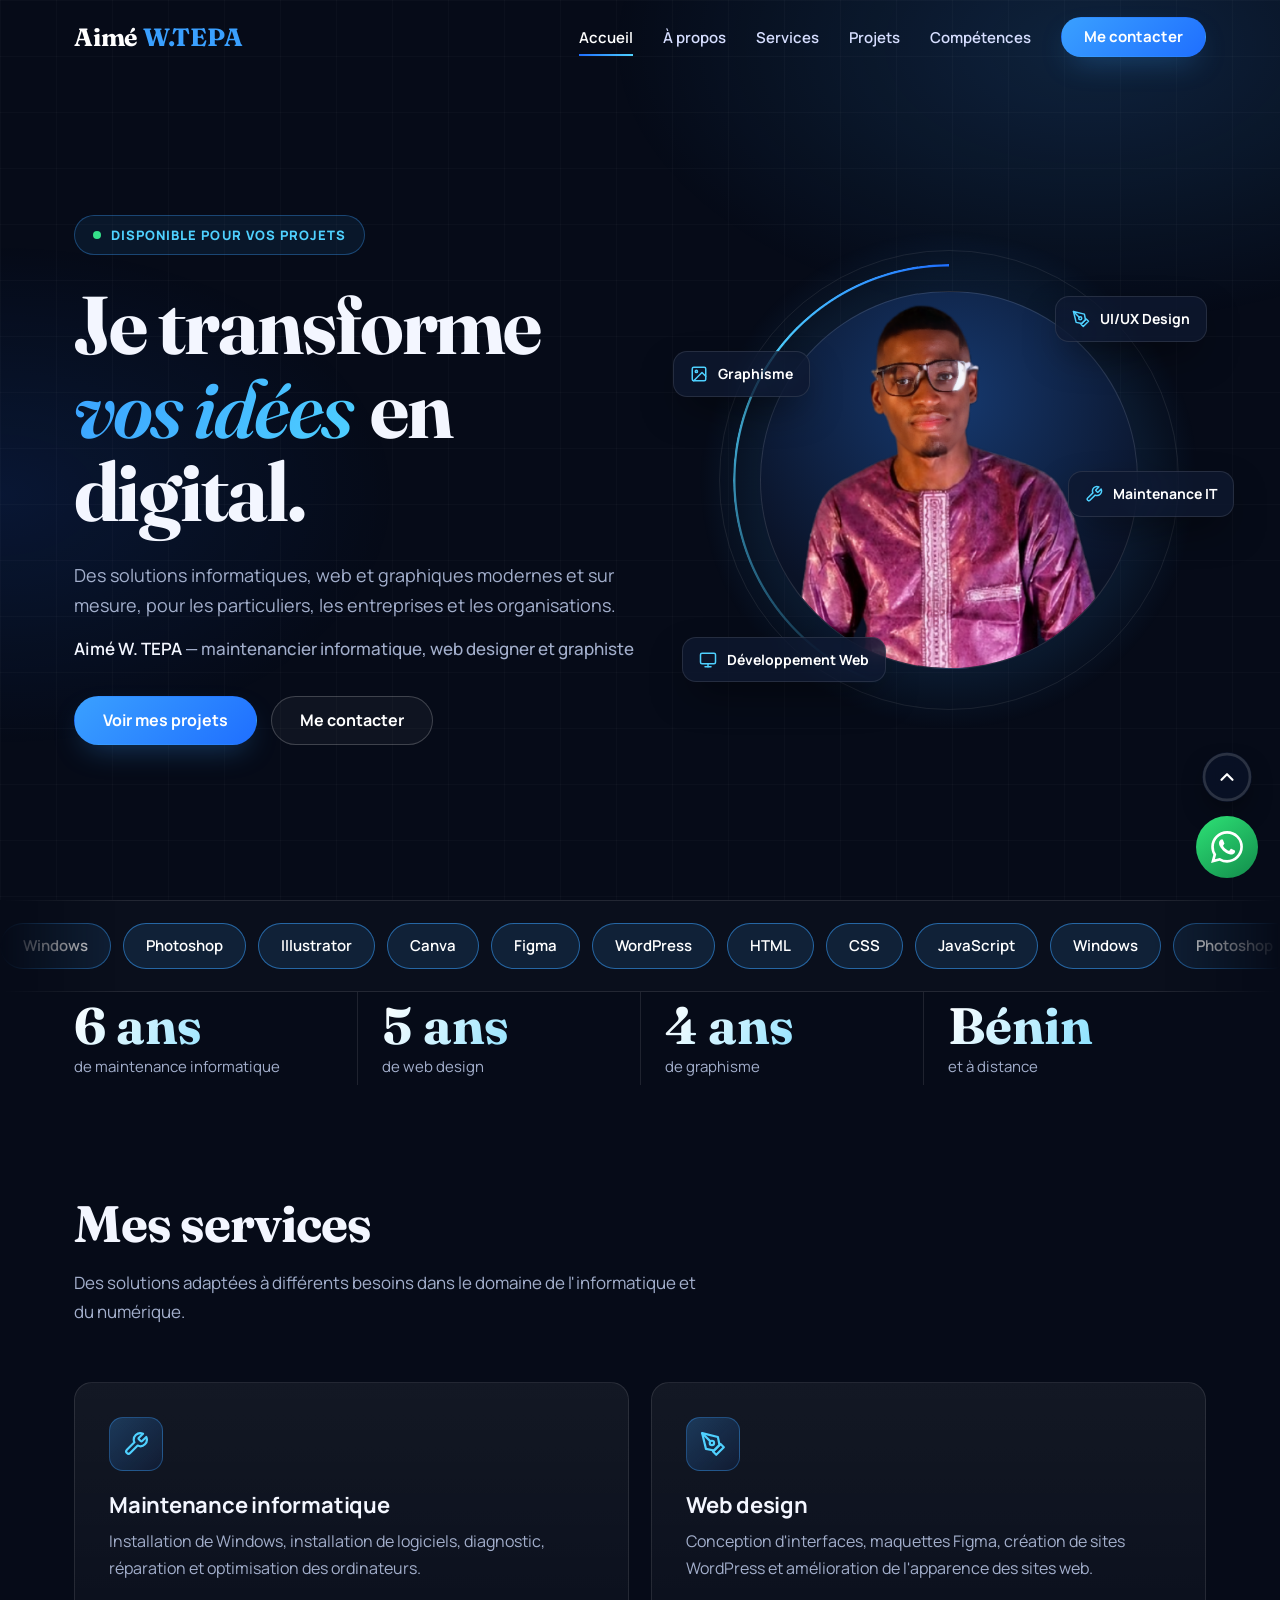
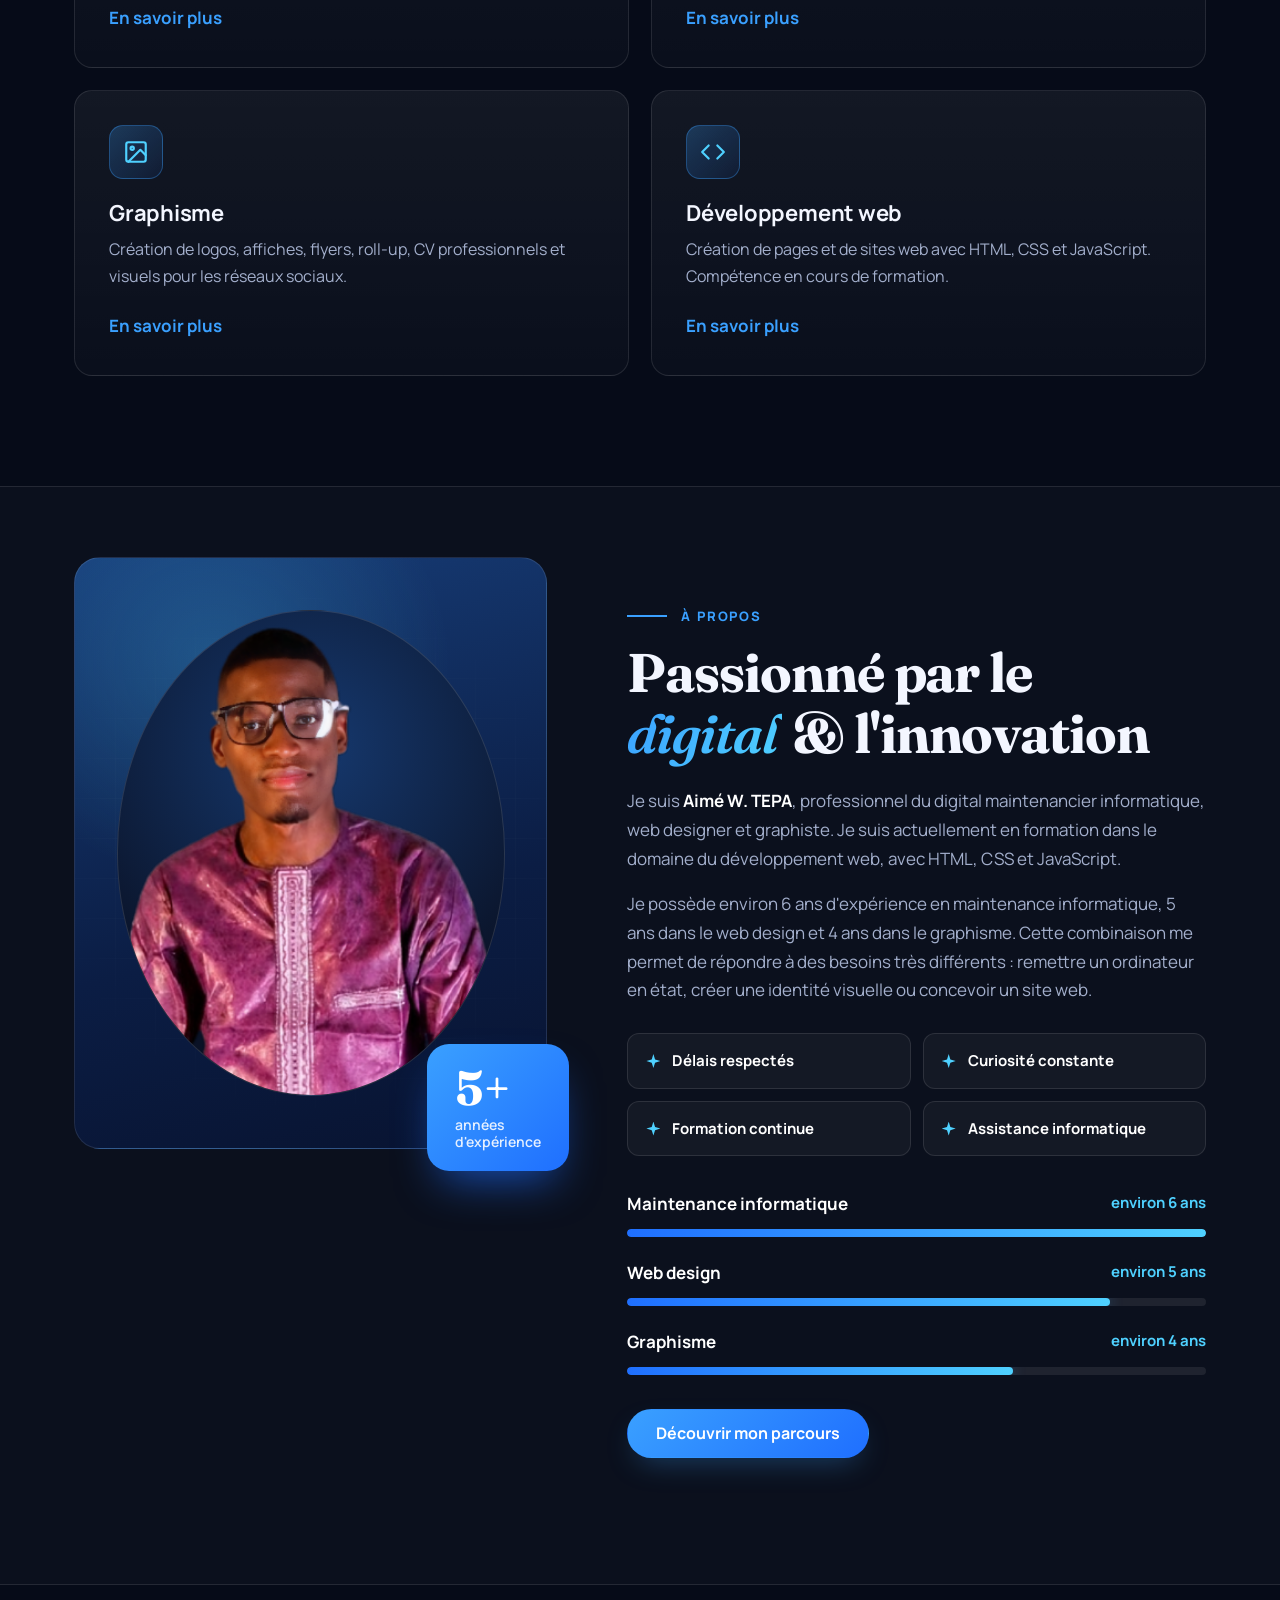
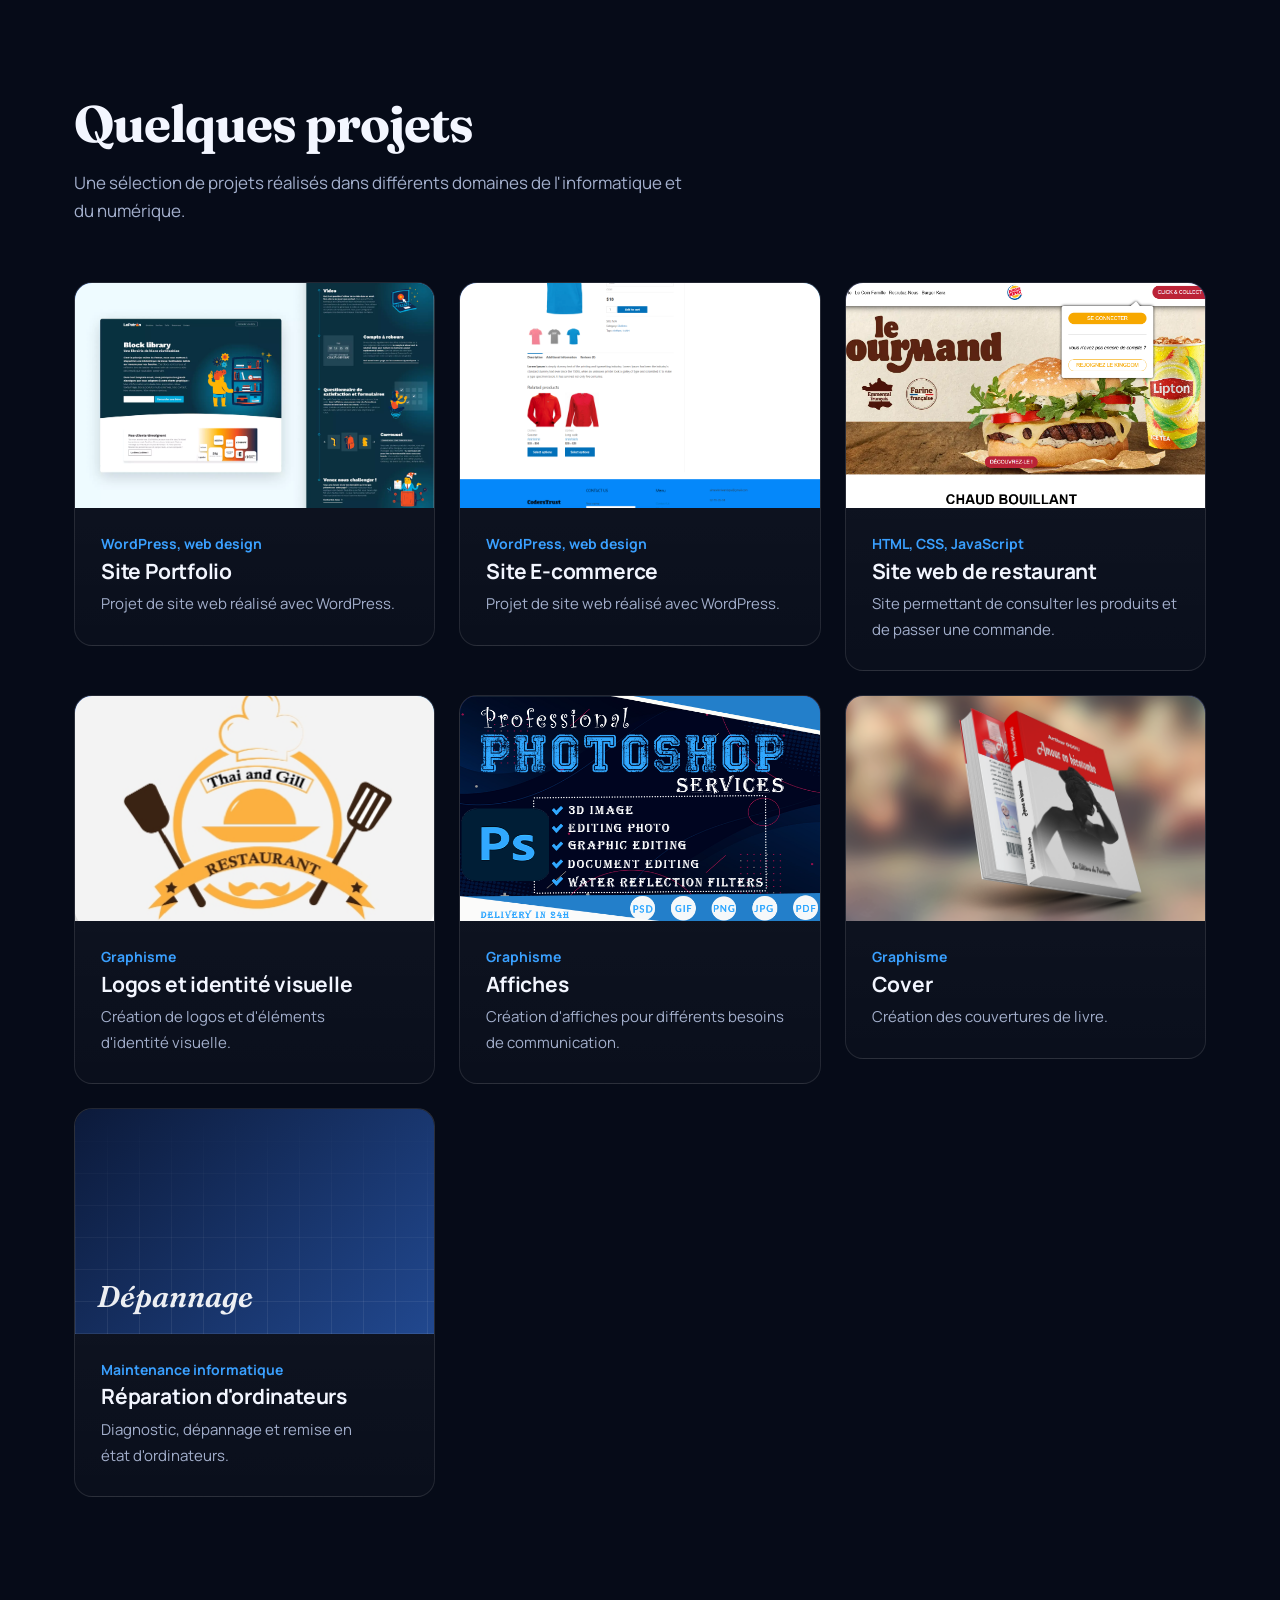
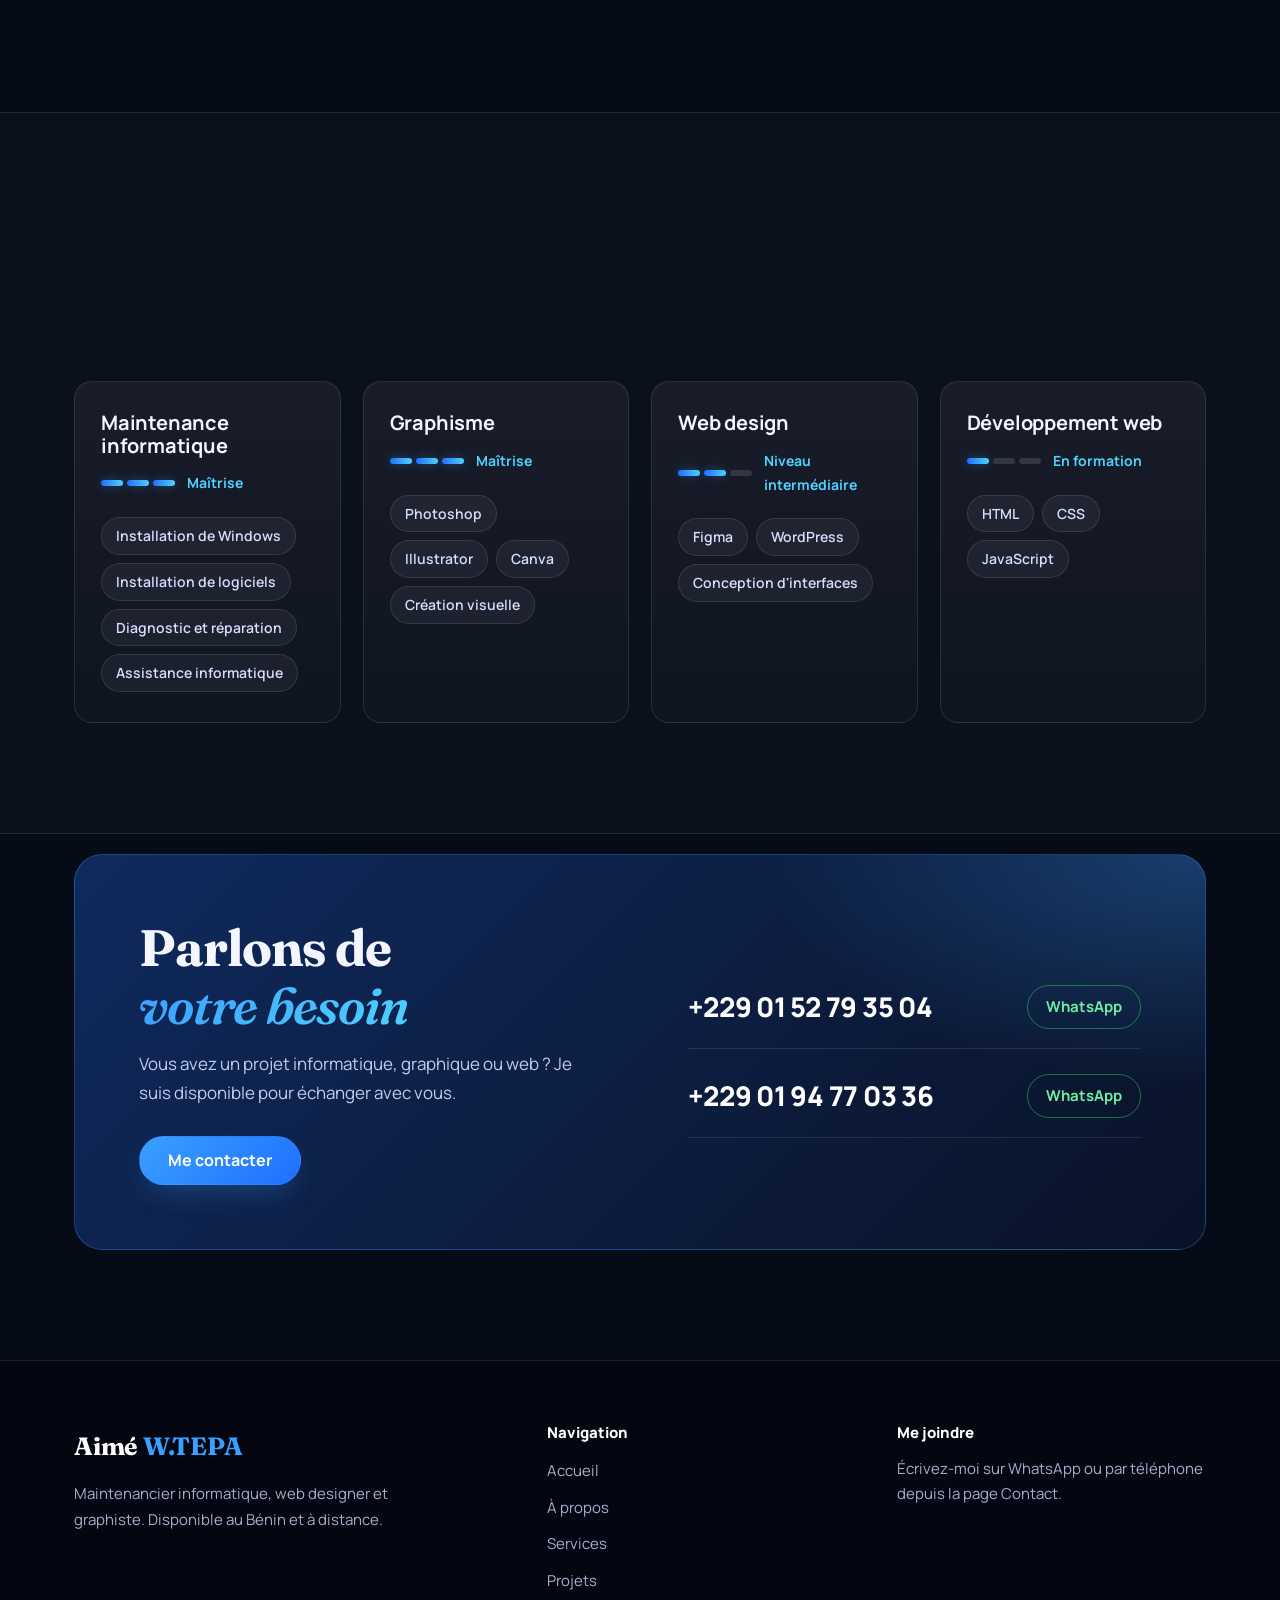
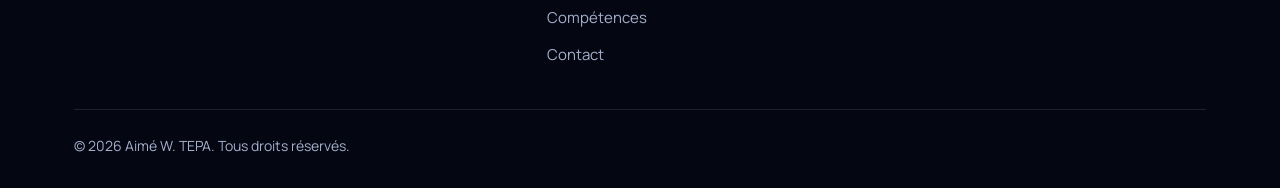
==== index.html @ 14a5307b "ajout du portfolio" ====
<!DOCTYPE html>
<html lang="fr">

<head>
    <meta charset="UTF-8">
    <meta name="viewport" content="width=device-width, initial-scale=1.0">

    <title>Aimé W. TEPA | Maintenance informatique, web design et graphisme</title>
    <meta name="description" content="Portfolio de Aimé W. TEPA, maintenancier informatique, web designer, graphiste et développeur web en formation. Disponible au Bénin et à distance.">
    <meta name="theme-color" content="#060b18">
    <meta name="color-scheme" content="dark">

    <!-- Aperçu lors d'un partage (WhatsApp, Facebook, LinkedIn) -->
    <meta property="og:type" content="website">
    <meta property="og:locale" content="fr_FR">
    <meta property="og:title" content="Aimé W. TEPA | Portfolio">
    <meta property="og:description" content="Portfolio de Aimé W. TEPA, maintenancier informatique, web designer, graphiste et développeur web en formation. Disponible au Bénin et à distance.">

    <!-- Icône de l'onglet : dépose un fichier images/favicon.png puis retire les symboles de commentaire
    <link rel="icon" href="images/favicon.png"> -->

    <!-- Active le mode "JavaScript" tout de suite pour éviter un affichage qui saute -->
    <script>document.documentElement.classList.add('js');</script>

    <!-- Polices -->
    <link rel="preconnect" href="https://fonts.googleapis.com">
    <link rel="preconnect" href="https://fonts.gstatic.com" crossorigin>
    <link
        href="https://fonts.googleapis.com/css2?family=Fraunces:ital,opsz,wght@0,9..144,600;0,9..144,700;1,9..144,500;1,9..144,600&family=Manrope:wght@400;500;600;700;800&display=swap"
        rel="stylesheet">

    <link rel="stylesheet" href="style.css">
</head>

<body>

    <a class="skip-link" href="#contenu">Aller au contenu</a>

    <!-- ========================================
         MENU DE NAVIGATION
         Pour ajouter une page : copie un <li> et change le lien.
    ========================================= -->
    <header class="site-header">
        <nav class="navbar" aria-label="Navigation principale">

            <a href="index.html" class="logo" aria-label="Aimé W. TEPA, retour à l'accueil">Aimé <span>W.TEPA</span></a>

            <button class="menu-toggle" type="button" aria-expanded="false" aria-controls="menu">
                <span class="menu-toggle-label">Menu</span>
                <span class="menu-toggle-icon" aria-hidden="true"></span>
            </button>

            <ul class="nav-links" id="menu">
                <li><a href="index.html" aria-current="page">Accueil</a></li>
                <li><a href="about.html">À propos</a></li>
                <li><a href="services.html">Services</a></li>
                <li><a href="projects.html">Projets</a></li>
                <li><a href="skills.html">Compétences</a></li>
                <li><a href="contact.html" class="btn btn-sm">Me contacter</a></li>
            </ul>

        </nav>
    </header>

    <main id="contenu">

        <!-- ====================================
             ACCUEIL
        ===================================== -->
        <section class="hero wrap" aria-labelledby="titre-accueil">

            <div class="hero-content">

                <p class="badge" data-enter style="--i:0"><span class="badge-dot" aria-hidden="true"></span>Disponible pour vos projets</p>

                <h1 id="titre-accueil" data-enter style="--i:1">
                    Je transforme <em>vos idées</em> en digital.
                </h1>

                <p class="hero-text" data-enter style="--i:2">
                    Des solutions informatiques, web et graphiques modernes et sur mesure,
                    pour les particuliers, les entreprises et les organisations.
                </p>

                <p class="hero-name" data-enter style="--i:3">
                    Aimé W. TEPA <span>— maintenancier informatique, web designer et graphiste</span>
                </p>

                <div class="hero-buttons" data-enter style="--i:4">
                    <a href="projects.html" class="btn">Voir mes projets</a>
                    <a href="contact.html" class="btn btn-ghost">Me contacter</a>
                    <!-- Le bouton CV apparaît tout seul quand tu renseignes le CV dans js/script.js -->
                    <a href="#" class="btn btn-ghost" data-cv download hidden>Télécharger mon CV</a>
                </div>

               
            </div>

            <!-- Photo : remplace images/profile.png pour changer l'image -->
            <div class="hero-visual" data-enter style="--i:2">
                <div class="orb-glow" aria-hidden="true"></div>
                <div class="orb-border" aria-hidden="true"></div>
                <div class="orb-ring" aria-hidden="true"></div>
                <div class="orb-photo">
                    <img src="images/profile.png" width="363" height="423"
                        alt="Portrait de Aimé W. TEPA" fetchpriority="high">
                </div>
                <span class="chip chip-1"><svg viewBox="0 0 24 24" fill="none" stroke="currentColor" stroke-width="2" stroke-linecap="round" stroke-linejoin="round" aria-hidden="true"><path d="M12 19l7-7 3 3-7 7-3-3z"/><path d="M18 13l-1.5-7.5L2 2l3.5 14.5L13 18l5-5z"/><path d="M2 2l7.586 7.586"/><circle cx="11" cy="11" r="2"/></svg>UI/UX Design</span>
                <span class="chip chip-2"><svg viewBox="0 0 24 24" fill="none" stroke="currentColor" stroke-width="2" stroke-linecap="round" stroke-linejoin="round" aria-hidden="true"><path d="M14.7 6.3a1 1 0 0 0 0 1.4l1.6 1.6a1 1 0 0 0 1.4 0l3.77-3.77a6 6 0 0 1-7.94 7.94l-6.91 6.91a2.12 2.12 0 0 1-3-3l6.91-6.91a6 6 0 0 1 7.94-7.94l-3.76 3.76z"/></svg>Maintenance IT</span>
                <span class="chip chip-3"><svg viewBox="0 0 24 24" fill="none" stroke="currentColor" stroke-width="2" stroke-linecap="round" stroke-linejoin="round" aria-hidden="true"><rect x="2" y="3" width="20" height="14" rx="2"/><line x1="8" y1="21" x2="16" y2="21"/><line x1="12" y1="17" x2="12" y2="21"/></svg>Développement Web</span>
                <span class="chip chip-4"><svg viewBox="0 0 24 24" fill="none" stroke="currentColor" stroke-width="2" stroke-linecap="round" stroke-linejoin="round" aria-hidden="true"><rect x="3" y="3" width="18" height="18" rx="2"/><circle cx="8.5" cy="8.5" r="1.5"/><polyline points="21 15 16 10 5 21"/></svg>Graphisme</span>
            </div>

        </section>

        <!-- Outils et technologies (la liste défile toute seule) -->
        <section class="marquee" aria-label="Outils et technologies">
            <div class="marquee-track">
                <ul class="marquee-list">
                        <li>Windows</li>
                        <li>Photoshop</li>
                        <li>Illustrator</li>
                        <li>Canva</li>
                        <li>Figma</li>
                        <li>WordPress</li>
                        <li>HTML</li>
                        <li>CSS</li>
                        <li>JavaScript</li>
                </ul>
            </div>
        </section>

        <!-- Repères : modifie les chiffres selon ton parcours -->
        <section class="facts wrap" aria-label="Repères">
            <ul data-stagger>
                <li><strong data-count="6" data-suffix=" ans">6 ans</strong><span>de maintenance informatique</span></li>
                <li><strong data-count="5" data-suffix=" ans">5 ans</strong><span>de web design</span></li>
                <li><strong data-count="4" data-suffix=" ans">4 ans</strong><span>de graphisme</span></li>
                <li><strong>Bénin</strong><span>et à distance</span></li>
            </ul>
        </section>


        <!-- ====================================
             SERVICES
        ===================================== -->
        <section class="section" id="services" aria-labelledby="titre-services">
            <div class="wrap">
                <header class="section-head" data-reveal>
                    <h2 id="titre-services">Mes services</h2>
                    <p>Des solutions adaptées à différents besoins dans le domaine de l'informatique et du numérique.</p>
                </header>

                <div class="services-grid" data-stagger>

                    <article class="card service" data-spot>
                        <div class="icon-box"><svg viewBox="0 0 24 24" fill="none" stroke="currentColor" stroke-width="2" stroke-linecap="round" stroke-linejoin="round" aria-hidden="true"><path d="M14.7 6.3a1 1 0 0 0 0 1.4l1.6 1.6a1 1 0 0 0 1.4 0l3.77-3.77a6 6 0 0 1-7.94 7.94l-6.91 6.91a2.12 2.12 0 0 1-3-3l6.91-6.91a6 6 0 0 1 7.94-7.94l-3.76 3.76z"/></svg></div>
                        <h3>Maintenance informatique</h3>
                        <p>Installation de Windows, installation de logiciels, diagnostic, réparation et optimisation des ordinateurs.</p>
                        <a href="services.html" class="link">En savoir plus<span class="sr-only"> sur la maintenance informatique</span></a>
                    </article>

                    <article class="card service" data-spot>
                        <div class="icon-box"><svg viewBox="0 0 24 24" fill="none" stroke="currentColor" stroke-width="2" stroke-linecap="round" stroke-linejoin="round" aria-hidden="true"><path d="M12 19l7-7 3 3-7 7-3-3z"/><path d="M18 13l-1.5-7.5L2 2l3.5 14.5L13 18l5-5z"/><path d="M2 2l7.586 7.586"/><circle cx="11" cy="11" r="2"/></svg></div>
                        <h3>Web design</h3>
                        <p>Conception d'interfaces, maquettes Figma, création de sites WordPress et amélioration de l'apparence des sites web.</p>
                        <a href="services.html" class="link">En savoir plus<span class="sr-only"> sur le web design</span></a>
                    </article>

                    <article class="card service" data-spot>
                        <div class="icon-box"><svg viewBox="0 0 24 24" fill="none" stroke="currentColor" stroke-width="2" stroke-linecap="round" stroke-linejoin="round" aria-hidden="true"><rect x="3" y="3" width="18" height="18" rx="2"/><circle cx="8.5" cy="8.5" r="1.5"/><polyline points="21 15 16 10 5 21"/></svg></div>
                        <h3>Graphisme</h3>
                        <p>Création de logos, affiches, flyers, roll-up, CV professionnels et visuels pour les réseaux sociaux.</p>
                        <a href="services.html" class="link">En savoir plus<span class="sr-only"> sur le graphisme</span></a>
                    </article>

                    <article class="card service" data-spot>
                        <div class="icon-box"><svg viewBox="0 0 24 24" fill="none" stroke="currentColor" stroke-width="2" stroke-linecap="round" stroke-linejoin="round" aria-hidden="true"><polyline points="16 18 22 12 16 6"/><polyline points="8 6 2 12 8 18"/></svg></div>
                        <h3>Développement web</h3>
                        <p>Création de pages et de sites web avec HTML, CSS et JavaScript. Compétence en cours de formation.</p>
                        <a href="services.html" class="link">En savoir plus<span class="sr-only"> sur le développement web</span></a>
                    </article>
                </div>
            </div>
        </section>


        <!-- ====================================
             À PROPOS
        ===================================== -->
        <section class="section section-alt" id="a-propos" aria-labelledby="titre-apropos">
            <div class="wrap about">

                <!-- Panneau de gauche : pour mettre une photo à la place des lettres,
                     remplace <div class="monogram">...</div> par <img src="images/profile.png" alt="Portrait de Aimé W. TEPA"> -->
               <div class="about-visual" data-reveal>
                    <div class="about-visual-bg" aria-hidden="true"></div>
                    <div class="orb-photo">
                    <img src="images/profile.png" width="363" height="423"
                        alt="Portrait de Aimé W. TEPA" fetchpriority="high">
                </div>
                    <div class="about-badge">
                        <strong data-count="5" data-suffix="+">5+</strong>
                        <span>années<br>d'expérience</span>
                    </div>
                </div>

                <div class="about-copy" data-reveal>
                    <p class="eyebrow">À propos</p>
                    <h2 id="titre-apropos">Passionné par le <span class="accent">digital</span> &amp; l'innovation</h2>
                    <p>
                        Je suis <strong>Aimé W. TEPA</strong>, professionnel du digital maintenancier informatique, web designer et graphiste.
                        Je suis actuellement en formation dans le domaine du développement web, avec HTML, CSS et JavaScript.
                    </p>
                    <p>
                       Je possède environ 6 ans d'expérience en maintenance informatique, 5 ans dans le web design et 4 ans dans le graphisme. Cette combinaison me permet de répondre à des besoins très différents : remettre un ordinateur en état, créer une identité visuelle ou concevoir un site web.


                    </p>

                    <!-- Les 4 atouts : modifie les textes comme tu veux -->
                    <ul class="feature-grid">
                        <li>Délais respectés</li>
                        <li>Curiosité constante</li>
                        <li>Formation continue</li>
                        <li>Assistance informatique</li>
                    </ul>

                    <!-- Pour modifier : change le chiffre dans style="--years:6" et le texte -->
                    <ul class="experience" data-bars>
                        <li style="--years:6"><span class="exp-name">Maintenance informatique</span><span class="exp-years">environ 6 ans</span><span class="exp-bar" aria-hidden="true"></span></li>
                        <li style="--years:5"><span class="exp-name">Web design</span><span class="exp-years">environ 5 ans</span><span class="exp-bar" aria-hidden="true"></span></li>
                        <li style="--years:4"><span class="exp-name">Graphisme</span><span class="exp-years">environ 4 ans</span><span class="exp-bar" aria-hidden="true"></span></li>
                    </ul>

                    <p style="margin-top:34px"><a href="about.html" class="btn">Découvrir mon parcours</a></p>
                </div>

            </div>
        </section>


        <!-- ====================================
             PROJETS
             Pour mettre une vraie image : dépose-la dans images/projets/ avec le bon nom
             (voir le fichier LISEZMOI.txt de ce dossier). Elle remplace le bloc de couleur.
             Couleurs possibles : tone-blue, tone-indigo, tone-cyan, tone-ink
        ===================================== -->
        <section class="section" id="projets" aria-labelledby="titre-projets">
            <div class="wrap">
                <header class="section-head" data-reveal>
                    <h2 id="titre-projets">Quelques projets</h2>
                    <p>Une sélection de projets réalisés dans différents domaines de l'informatique et du numérique.</p>
                </header>

                <ul class="projects-grid" data-stagger>
                        <li class="project" data-category="web">
                            <article class="card project-link" data-spot><div class="project-media tone-blue">
                                    <img src="images/Portfolio-Projet-3.png" alt="Capture du site SOS Villages d'Enfants" width="800" height="500" loading="lazy" onerror="this.remove()">
                                    <span class="project-type">Site web</span>
                                </div>
                                <div class="project-body">
                                    <p class="project-category">WordPress, web design</p>
                                    <h3>Site Portfolio</h3>
                                    <p>Projet de site web réalisé avec WordPress.</p>
                                </div></article>
                        </li>
                         <li class="project" data-category="web">
                            <article class="card project-link" data-spot><div class="project-media tone-blue">
                                    <img src="images/Site 1.png" alt="Capture du site SOS Villages d'Enfants" width="800" height="500" loading="lazy" onerror="this.remove()">
                                    <span class="project-type">Site web</span>
                                </div>
                                <div class="project-body">
                                    <p class="project-category">WordPress, web design</p>
                                    <h3>Site E-commerce</h3>
                                    <p>Projet de site web réalisé avec WordPress.</p>
                                </div></article>
                        </li>
                        <li class="project" data-category="web">
                            <article class="card project-link" data-spot><div class="project-media tone-indigo">
                                    <img src="images/Burger.png" alt="Capture du site web de restaurant" width="800" height="500" loading="lazy" onerror="this.remove()">
                                    <span class="project-type">Site web</span>
                                </div>
                                <div class="project-body">
                                    <p class="project-category">HTML, CSS, JavaScript</p>
                                    <h3>Site web de restaurant</h3>
                                    <p>Site permettant de consulter les produits et de passer une commande.</p>
                                </div></article>
                        </li>
                       
                        <li class="project" data-category="graphisme">
                            <article class="card project-link" data-spot><div class="project-media tone-blue">
                                    <img src="images/Logo 1.jpg" alt="Exemples de logos créés" width="800" height="500" loading="lazy" onerror="this.remove()">
                                    <span class="project-type">Logos</span>
                                </div>
                                <div class="project-body">
                                    <p class="project-category">Graphisme</p>
                                    <h3>Logos et identité visuelle</h3>
                                    <p>Création de logos et d'éléments d'identité visuelle.</p>
                                </div></article>
                        </li>
                       
                        <li class="project" data-category="graphisme">
                            <article class="card project-link" data-spot><div class="project-media tone-indigo">
                                    <img src="images/gig photoshop.png" alt="Exemples d'affiches créées" width="800" height="500" loading="lazy" onerror="this.remove()">
                                    <span class="project-type">Affiches</span>
                                </div>
                                <div class="project-body">
                                    <p class="project-category">Graphisme</p>
                                    <h3>Affiches</h3>
                                    <p>Création d'affiches pour différents besoins de communication.</p>
                                </div></article>
                        </li>
                        <li class="project" data-category="graphisme">
                            <article class="card project-link" data-spot><div class="project-media tone-indigo">
                                    <img src="images/Cover.png" alt="Exemples d'affiches créées" width="800" height="500" loading="lazy" onerror="this.remove()">
                                    <span class="project-type">Affiches</span>
                                </div>
                                <div class="project-body">
                                    <p class="project-category">Graphisme</p>
                                    <h3>Cover</h3>
                                    <p>Création des couvertures de livre.</p>
                                </div></article>
                        </li>
                       <li class="project" data-category="informatique">
                            <article class="card project-link" data-spot><div class="project-media tone-ink">
                                    <img src="images/repation 1.jpg" alt="Réparation d'ordinateur" width="800" height="500" loading="lazy" onerror="this.remove()">
                                    <span class="project-type">Dépannage</span>
                                </div>
                                <div class="project-body">
                                    <p class="project-category">Maintenance informatique</p>
                                    <h3>Réparation d'ordinateurs</h3>
                                    <p>Diagnostic, dépannage et remise en état d'ordinateurs.</p>
                                </div></article>
                        </li>
                </ul>

                <p class="section-button" data-reveal>
                    <a href="projects.html" class="btn">Voir tous mes projets</a>
                </p>
            </div>
        </section>


        <!-- ====================================
             COMPÉTENCES
             Niveau : data-level="3" (maîtrise), "2" (intermédiaire), "1" (en formation)
        ===================================== -->
        <section class="section section-alt" id="competences" aria-labelledby="titre-competences">
            <div class="wrap">
                <header class="section-head" data-reveal>
                    <h2 id="titre-competences">Mes compétences</h2>
                    <p>Les outils que j'utilise et mon niveau dans chaque domaine.</p>
                </header>
                <div class="skills-grid" data-stagger>
                    <article class="card skill" data-spot>
                        <h3>Maintenance informatique</h3>
                        <p class="level" data-level="3"><span class="level-bars" aria-hidden="true"><i></i><i></i><i></i></span>Maîtrise</p>
                        <ul>
                            <li>Installation de Windows</li>
                            <li>Installation de logiciels</li>
                            <li>Diagnostic et réparation</li>
                            <li>Assistance informatique</li>
                        </ul>
                    </article>
                    <article class="card skill" data-spot>
                        <h3>Graphisme</h3>
                        <p class="level" data-level="3"><span class="level-bars" aria-hidden="true"><i></i><i></i><i></i></span>Maîtrise</p>
                        <ul>
                            <li>Photoshop</li>
                            <li>Illustrator</li>
                            <li>Canva</li>
                            <li>Création visuelle</li>
                        </ul>
                    </article>
                    <article class="card skill" data-spot>
                        <h3>Web design</h3>
                        <p class="level" data-level="2"><span class="level-bars" aria-hidden="true"><i></i><i></i><i></i></span>Niveau intermédiaire</p>
                        <ul>
                            <li>Figma</li>
                            <li>WordPress</li>
                            <li>Conception d'interfaces</li>
                        </ul>
                    </article>
                    <article class="card skill" data-spot>
                        <h3>Développement web</h3>
                        <p class="level" data-level="1"><span class="level-bars" aria-hidden="true"><i></i><i></i><i></i></span>En formation</p>
                        <ul>
                            <li>HTML</li>
                            <li>CSS</li>
                            <li>JavaScript</li>
                        </ul>
                    </article>
                </div>
            </div>
        </section>


        <!-- ====================================
             AVIS DE CLIENTS
             Cette section reste cachée tant que tu n'ajoutes pas de vrais avis
             dans js/script.js (REGLAGES.avis).
        ===================================== -->
        <section class="section" data-avis hidden aria-labelledby="titre-avis">
            <div class="wrap">
                <header class="section-head">
                    <h2 id="titre-avis">Ils m'ont fait confiance</h2>
                </header>
                <ul class="avis-list" data-avis-list></ul>
            </div>
        </section>


        <!-- ====================================
             CONTACT
             Pour changer un numéro : modifie le texte affiché, le lien tel:
             et le lien WhatsApp (format international, sans + ni espaces).
        ===================================== -->
        <section class="section" id="contact" aria-labelledby="titre-contact" style="padding-top:20px">
            <div class="wrap">
                <div class="card cta-panel" data-reveal>
                    <div>
                        <h2 id="titre-contact">Parlons de <span class="accent">votre besoin</span></h2>
                        <p>Vous avez un projet informatique, graphique ou web ? Je suis disponible pour échanger avec vous.</p>
                        <a href="contact.html" class="btn">Me contacter</a>
                    </div>
                    <ul class="phone-list">
                    <li>
                        <a class="phone-number" href="tel:+2290152793504">+229&nbsp;01&nbsp;52&nbsp;79&nbsp;35&nbsp;04</a>
                        <a class="phone-whatsapp" href="https://wa.me/2290152793504" data-whatsapp target="_blank" rel="noopener">WhatsApp<span class="sr-only"> au 01 52 79 35 04</span></a>
                    </li>
                    <li>
                        <a class="phone-number" href="tel:+2290194770336">+229&nbsp;01&nbsp;94&nbsp;77&nbsp;03&nbsp;36</a>
                        <a class="phone-whatsapp" href="https://wa.me/2290194770336" data-whatsapp target="_blank" rel="noopener">WhatsApp<span class="sr-only"> au 01 94 77 03 36</span></a>
                    </li>
                </ul>
                </div>
            </div>
        </section>

    </main>

    <!-- ========================================
         PIED DE PAGE
    ========================================= -->
    <footer class="site-footer">
        <div class="wrap">
            <div class="footer-grid">
                <div>
                    <a href="index.html" class="logo">Aimé <span>W.TEPA</span></a>
                    <p>Maintenancier informatique, web designer et graphiste. Disponible au Bénin et à distance.</p>
                </div>
                <div>
                    <h2>Navigation</h2>
                    <ul>
                        <li><a href="index.html">Accueil</a></li>
                        <li><a href="about.html">À propos</a></li>
                        <li><a href="services.html">Services</a></li>
                        <li><a href="projects.html">Projets</a></li>
                        <li><a href="skills.html">Compétences</a></li>
                        <li><a href="contact.html">Contact</a></li>
                    </ul>
                </div>
                <div>
                    <h2>Me joindre</h2>
                    <ul data-reseaux hidden></ul>
                    <p>Écrivez-moi sur WhatsApp ou par téléphone depuis la page Contact.</p>
                </div>
            </div>
            <p class="copyright">© <span data-year>2026</span> Aimé W. TEPA. Tous droits réservés.</p>
        </div>
    </footer>

    <!-- Boutons flottants : retour en haut + WhatsApp (change le numéro dans le lien WhatsApp si besoin) -->
    <div class="float-actions">
        <a class="to-top" href="#" aria-label="Remonter en haut de la page">
            <svg class="to-top-ring" viewBox="0 0 48 48" aria-hidden="true">
                <circle class="ring-bg" cx="24" cy="24" r="22"/>
                <circle class="ring-fg" cx="24" cy="24" r="22"/>
            </svg>
            <svg class="to-top-arrow" viewBox="0 0 24 24" aria-hidden="true"><polyline points="6 15 12 9 18 15"/></svg>
        </a>
        <a class="wa-float" href="https://wa.me/2290152793504" data-whatsapp target="_blank" rel="noopener"
            aria-label="Discuter sur WhatsApp">
            <svg viewBox="0 0 24 24" aria-hidden="true"><path d="M17.472 14.382c-.297-.149-1.758-.867-2.03-.967-.273-.099-.471-.148-.67.15-.197.297-.767.966-.94 1.164-.173.199-.347.223-.644.075-.297-.15-1.255-.463-2.39-1.475-.883-.788-1.48-1.761-1.653-2.059-.173-.297-.018-.458.13-.606.134-.133.298-.347.446-.52.149-.174.198-.298.298-.497.099-.198.05-.371-.025-.52-.075-.149-.669-1.612-.916-2.207-.242-.579-.487-.5-.669-.51-.173-.008-.371-.01-.57-.01-.198 0-.52.074-.792.372-.272.297-1.04 1.016-1.04 2.479 0 1.462 1.065 2.875 1.213 3.074.149.198 2.096 3.2 5.077 4.487.709.306 1.262.489 1.694.625.712.227 1.36.195 1.871.118.571-.085 1.758-.719 2.006-1.413.248-.694.248-1.289.173-1.413-.074-.124-.272-.198-.57-.347m-5.421 7.403h-.004a9.87 9.87 0 01-5.031-1.378l-.361-.214-3.741.982.998-3.648-.235-.374a9.86 9.86 0 01-1.51-5.26c.001-5.45 4.436-9.884 9.888-9.884 2.64 0 5.122 1.03 6.988 2.898a9.825 9.825 0 012.893 6.994c-.003 5.45-4.437 9.884-9.885 9.884m8.413-18.297A11.815 11.815 0 0012.05 0C5.495 0 .16 5.335.157 11.892c0 2.096.547 4.142 1.588 5.945L.057 24l6.305-1.654a11.882 11.882 0 005.683 1.448h.005c6.554 0 11.89-5.335 11.893-11.893a11.821 11.821 0 00-3.48-8.413Z"/></svg>
            <span class="wa-label" aria-hidden="true">Discuter sur WhatsApp</span>
        </a>
    </div>

    <script src="script.js" onerror="document.documentElement.classList.remove('js')"></script>
</body>

</html>
---- style.css ----
/* ==================================================
   PORTFOLIO — Aimé W. TEPA  (thème sombre)
   --------------------------------------------------
   Pour changer l'apparence du site, modifie surtout
   les valeurs de la section 1 (couleurs, polices,
   espacements). Tout le reste s'adapte automatiquement.
================================================== */


/* ==================================================
   1. VARIABLES (à modifier en priorité)
================================================== */
:root {
    /* Couleurs */
    --bg: #060b18;            /* fond de page (bleu nuit) */
    --bg-2: #0a1226;          /* fond des zones alternées */
    --text: #f3f6ff;          /* texte principal */
    --muted: #a3afcc;         /* texte secondaire */
    --line: rgba(255, 255, 255, 0.1);   /* traits et bordures */
    --blue: #3aa0ff;          /* bleu principal */
    --blue-deep: #1f6fff;     /* bleu profond */
    --cyan: #4fd1ff;          /* bleu clair lumineux */
    --glow: rgba(58, 160, 255, 0.35);   /* halo lumineux */
    --wa: #25d366;            /* vert WhatsApp */

    /* Polices */
    --font-title: "Fraunces", Georgia, "Times New Roman", serif;
    --font-text: "Manrope", "Segoe UI", Arial, sans-serif;

    /* Mise en page */
    --width: 1180px;
    --gutter: 24px;
    --section-space: 110px;
    --radius: 18px;
}


/* ==================================================
   2. RÉGLAGES GÉNÉRAUX
================================================== */
*,
*::before,
*::after {
    margin: 0;
    padding: 0;
    box-sizing: border-box;
}

html {
    overflow-x: clip;
    scroll-behavior: smooth;
    scroll-padding-top: 90px;
    -webkit-text-size-adjust: 100%;
}

body {
    position: relative;
    isolation: isolate;
    overflow-x: clip;
    font-family: var(--font-text);
    font-size: 17px;
    line-height: 1.7;
    color: var(--text);
    background-color: var(--bg);
    -webkit-font-smoothing: antialiased;
}

/* Fond : lueurs bleues et quadrillage très discret */
body::before {
    content: "";
    position: fixed;
    inset: 0;
    z-index: -1;
    pointer-events: none;
    background:
        radial-gradient(60% 50% at 85% 5%, rgba(58, 160, 255, 0.16), transparent 62%),
        radial-gradient(50% 45% at 0% 55%, rgba(31, 111, 255, 0.12), transparent 62%),
        linear-gradient(rgba(255, 255, 255, 0.025) 1px, transparent 1px) 0 0 / 56px 56px,
        linear-gradient(90deg, rgba(255, 255, 255, 0.025) 1px, transparent 1px) 0 0 / 56px 56px;
}

h1,
h2,
h3 {
    line-height: 1.12;
    text-wrap: balance;
}

h1,
h2 {
    font-family: var(--font-title);
    font-weight: 700;
    letter-spacing: -0.02em;
}

h3 {
    font-family: var(--font-text);
    font-weight: 700;
    letter-spacing: -0.01em;
}

p {
    color: var(--muted);
    text-wrap: pretty;
}

a {
    color: inherit;
    text-decoration: none;
}

ul,
ol {
    list-style: none;
}

img {
    display: block;
    max-width: 100%;
    height: auto;
}

::selection {
    background-color: var(--blue-deep);
    color: #ffffff;
}

:focus-visible {
    outline: 2px solid var(--cyan);
    outline-offset: 3px;
    border-radius: 4px;
}

[hidden] {
    display: none !important;
}

.wrap {
    width: 100%;
    max-width: var(--width);
    margin-inline: auto;
    padding-inline: var(--gutter);
}

.sr-only {
    position: absolute;
    width: 1px;
    height: 1px;
    margin: -1px;
    padding: 0;
    overflow: hidden;
    clip: rect(0, 0, 0, 0);
    white-space: nowrap;
    border: 0;
}

.skip-link {
    position: absolute;
    top: -60px;
    left: 16px;
    z-index: 2000;
    padding: 10px 16px;
    background-color: var(--blue-deep);
    color: #ffffff;
    border-radius: 999px;
    transition: top 0.2s;
}

.skip-link:focus {
    top: 12px;
}

/* Barre de progression de lecture (ajoutée par le JavaScript) */
.progress {
    position: fixed;
    top: 0;
    left: 0;
    z-index: 1100;
    width: 100%;
    height: 3px;
    background: linear-gradient(90deg, var(--blue-deep), var(--cyan));
    transform: scaleX(0);
    transform-origin: left;
}


/* ==================================================
   3. NAVIGATION
================================================== */
.site-header {
    position: fixed;
    top: 0;
    left: 0;
    right: 0;
    z-index: 1000;
    border-bottom: 1px solid transparent;
    transition: background-color 0.3s, border-color 0.3s, backdrop-filter 0.3s;
}

.site-header.is-scrolled {
    background-color: rgba(6, 11, 24, 0.8);
    backdrop-filter: blur(14px);
    -webkit-backdrop-filter: blur(14px);
    border-bottom-color: var(--line);
}

.navbar {
    position: relative;
    max-width: var(--width);
    margin-inline: auto;
    padding: 16px var(--gutter);
    display: flex;
    align-items: center;
    justify-content: space-between;
}

.logo {
    font-family: var(--font-title);
    font-size: 25px;
    font-weight: 700;
    letter-spacing: -0.01em;
    color: #ffffff;
}

.logo span {
    color: var(--blue);
}

.nav-links {
    display: flex;
    align-items: center;
    gap: 30px;
}

.nav-links a:not(.btn) {
    position: relative;
    display: inline-block;
    padding: 6px 0;
    font-size: 15px;
    font-weight: 600;
    color: #d6deff;
    transition: color 0.2s;
}

.nav-links a:not(.btn)::after {
    content: "";
    position: absolute;
    left: 0;
    bottom: 0;
    width: 100%;
    height: 2px;
    background: linear-gradient(90deg, var(--blue-deep), var(--cyan));
    transform: scaleX(0);
    transform-origin: left;
    transition: transform 0.25s ease;
}

.nav-links a:not(.btn):hover {
    color: #ffffff;
}

.nav-links a:not(.btn):hover::after,
.nav-links a:not(.btn)[aria-current="page"]::after {
    transform: scaleX(1);
}

.nav-links a[aria-current="page"]:not(.btn) {
    color: #ffffff;
}

.menu-toggle {
    display: none;
}


/* ==================================================
   4. BOUTONS ET LIENS
================================================== */
.btn {
    display: inline-block;
    padding: 14px 28px;
    background: linear-gradient(135deg, var(--blue), var(--blue-deep));
    color: #ffffff;
    border: 1px solid transparent;
    border-radius: 999px;
    font-family: inherit;
    font-size: 16px;
    font-weight: 700;
    line-height: 1.2;
    cursor: pointer;
    box-shadow: 0 12px 30px -10px var(--glow);
    transition: transform 0.25s, box-shadow 0.25s, background-color 0.25s, border-color 0.25s;
}

.btn:hover {
    transform: translateY(-2px);
    box-shadow: 0 18px 36px -10px rgba(58, 160, 255, 0.6);
}

.btn-sm {
    padding: 10px 22px;
    font-size: 15px;
}

.btn-ghost {
    background: rgba(255, 255, 255, 0.04);
    border-color: rgba(255, 255, 255, 0.2);
    box-shadow: none;
}

.btn-ghost:hover {
    background: rgba(255, 255, 255, 0.1);
    border-color: rgba(255, 255, 255, 0.4);
    box-shadow: none;
}

.link {
    font-weight: 700;
    color: var(--blue);
    background-image: linear-gradient(currentColor, currentColor);
    background-size: 0 2px;
    background-position: 0 100%;
    background-repeat: no-repeat;
    padding-bottom: 2px;
    transition: background-size 0.25s, color 0.2s;
}

.link:hover {
    color: var(--cyan);
    background-size: 100% 2px;
}


/* ==================================================
   5. ACCUEIL
================================================== */
.hero {
    min-height: min(900px, 100svh);
    padding-block: 140px 80px;
    display: grid;
    grid-template-columns: minmax(0, 1.05fr) minmax(0, 0.95fr);
    align-items: center;
    gap: 50px;
}

.badge {
    display: inline-flex;
    align-items: center;
    gap: 10px;
    padding: 8px 18px;
    margin-bottom: 28px;
    background: rgba(58, 160, 255, 0.08);
    border: 1px solid rgba(58, 160, 255, 0.35);
    border-radius: 999px;
    font-size: 13px;
    font-weight: 800;
    letter-spacing: 0.08em;
    text-transform: uppercase;
    color: var(--cyan);
}

.badge-dot {
    width: 8px;
    height: 8px;
    border-radius: 50%;
    background-color: #35e08a;
    animation: ping 2.2s ease-out infinite;
}

.hero h1 {
    font-size: clamp(2.9rem, 6.4vw, 5.3rem);
    line-height: 1.02;
    letter-spacing: -0.025em;
    margin-bottom: 26px;
}

.hero h1 em {
    white-space: nowrap;
}

.hero h1 em,
.accent {
    font-style: italic;
    font-weight: 600;
    background: linear-gradient(120deg, var(--blue), var(--cyan));
    -webkit-background-clip: text;
    background-clip: text;
    color: transparent;
    padding-right: 0.08em;
}

.hero-text {
    max-width: 52ch;
    font-size: 18px;
    margin-bottom: 14px;
}

.hero-name {
    margin-bottom: 32px;
    font-weight: 600;
    color: var(--text);
}

.hero-name span {
    color: var(--muted);
    font-weight: 500;
}

.hero-buttons {
    display: flex;
    flex-wrap: wrap;
    gap: 14px;
}

.hero-availability {
    margin-top: 26px;
    font-size: 15px;
}

/* ----- Orbe lumineux avec la photo ----- */
.hero-visual {
    position: relative;
    width: min(460px, 100%);
    aspect-ratio: 1;
    margin-inline: auto;
}

.orb-glow {
    position: absolute;
    inset: -12%;
    background: radial-gradient(circle, rgba(58, 160, 255, 0.4), transparent 62%);
    animation: pulse 5s ease-in-out infinite;
}

.orb-border {
    position: absolute;
    inset: 0;
    border: 1px solid rgba(255, 255, 255, 0.08);
    border-radius: 50%;
}

.orb-ring {
    position: absolute;
    inset: 3%;
    border-radius: 50%;
    background: conic-gradient(from 0deg, transparent 0 55%, var(--cyan) 85%, var(--blue-deep) 100%);
    -webkit-mask: radial-gradient(farthest-side, transparent calc(100% - 3px), #000 calc(100% - 2px));
    mask: radial-gradient(farthest-side, transparent calc(100% - 3px), #000 calc(100% - 2px));
    animation: spin 9s linear infinite;
}

.orb-photo {
    position: absolute;
    inset: 9%;
    overflow: hidden;
    border-radius: 50%;
    border: 1px solid rgba(255, 255, 255, 0.12);
    background: radial-gradient(circle at 50% 28%, #16396f 0%, #0a1226 72%);
}

.orb-photo img {
    position: absolute;
    bottom: 0;
    left: 50%;
    height: 97%;
    width: auto;
    max-width: none;
    transform: translateX(-50%);
}

.chip {
    position: absolute;
    display: inline-flex;
    align-items: center;
    gap: 10px;
    padding: 10px 16px;
    background: rgba(14, 24, 48, 0.8);
    border: 1px solid var(--line);
    border-radius: 14px;
    backdrop-filter: blur(10px);
    -webkit-backdrop-filter: blur(10px);
    box-shadow: 0 16px 40px -12px rgba(0, 0, 0, 0.7);
    font-size: 14px;
    font-weight: 700;
    color: #ffffff;
    white-space: nowrap;
    animation: float 6s ease-in-out infinite;
    animation-delay: var(--d, 0s);
}

.chip svg {
    width: 18px;
    height: 18px;
    color: var(--cyan);
}

.chip-1 { top: 10%; right: -6%; --d: 0s; }
.chip-2 { top: 48%; right: -12%; --d: -1.5s; }
.chip-3 { bottom: 6%; left: -8%; --d: -3s; }
.chip-4 { top: 22%; left: -10%; --d: -4.5s; }

/* Entrée de la page : une seule fois, au chargement */
@keyframes enter {
    from {
        opacity: 0;
        transform: translateY(22px);
    }

    to {
        opacity: 1;
        transform: none;
    }
}

[data-enter] {
    animation: enter 0.8s cubic-bezier(0.2, 0.7, 0.2, 1) both;
    animation-delay: calc(var(--i, 0) * 100ms);
}

@keyframes float {
    0%, 100% { transform: translateY(0); }
    50% { transform: translateY(-12px); }
}

@keyframes spin {
    to { transform: rotate(360deg); }
}

@keyframes pulse {
    0%, 100% { opacity: 0.65; transform: scale(0.96); }
    50% { opacity: 1; transform: scale(1.04); }
}

@keyframes ping {
    0% { box-shadow: 0 0 0 0 rgba(53, 224, 138, 0.6); }
    70%, 100% { box-shadow: 0 0 0 10px rgba(53, 224, 138, 0); }
}

@keyframes marquee {
    to { transform: translateX(-50%); }
}


/* ==================================================
   6. BANDE D'OUTILS (défilement) ET REPÈRES
================================================== */
.marquee {
    overflow: hidden;
    padding: 22px 0;
    border-block: 1px solid var(--line);
    background-color: rgba(255, 255, 255, 0.02);
    -webkit-mask-image: linear-gradient(90deg, transparent, #000 10%, #000 90%, transparent);
    mask-image: linear-gradient(90deg, transparent, #000 10%, #000 90%, transparent);
}

.marquee-track {
    display: flex;
    flex-wrap: wrap;
    justify-content: center;
    gap: 12px;
}

.marquee-track.is-running {
    flex-wrap: nowrap;
    justify-content: flex-start;
    gap: 0;
    width: max-content;
    animation: marquee 38s linear infinite;
}

.marquee:hover .marquee-track.is-running {
    animation-play-state: paused;
}

.marquee-list {
    display: flex;
    flex-wrap: inherit;
    justify-content: center;
    gap: 12px;
}

.marquee-track.is-running .marquee-list {
    flex-shrink: 0;
    padding-right: 12px;
}

.marquee-list li {
    padding: 9px 22px;
    border: 1px solid rgba(58, 160, 255, 0.55);
    border-radius: 999px;
    background-color: rgba(58, 160, 255, 0.12);
    font-size: 15px;
    font-weight: 600;
    color: #ffff;
    white-space: nowrap;
}
}

.facts {
    padding-block: 70px 0;
}

.facts ul {
    display: grid;
    grid-template-columns: repeat(4, minmax(0, 1fr));
}

.facts li {
    display: flex;
    flex-direction: column;
    padding: 6px 24px;
}

.facts li:first-child {
    padding-left: 0;
}

.facts li + li {
    border-left: 1px solid var(--line);
}

.facts strong {
    font-family: var(--font-title);
    font-size: clamp(2.2rem, 4vw, 3.2rem);
    font-weight: 700;
    line-height: 1.1;
    background: linear-gradient(120deg, #ffffff, var(--cyan));
    -webkit-background-clip: text;
    background-clip: text;
    color: transparent;
}

.facts span {
    font-size: 15px;
    color: var(--muted);
}


/* ==================================================
   7. SECTIONS (réglages communs)
================================================== */
.section {
    padding-block: var(--section-space);
}

.section-alt {
    background-color: rgba(255, 255, 255, 0.025);
    border-block: 1px solid var(--line);
}

.section-head {
    max-width: 660px;
    margin-bottom: 56px;
}

.section-head h2,
.cta-panel h2 {
    font-size: clamp(2rem, 4.4vw, 3.2rem);
    margin-bottom: 16px;
}

/* Carte avec lueur qui suit la souris */
.card {
    position: relative;
    overflow: hidden;
    background: linear-gradient(180deg, rgba(255, 255, 255, 0.055), rgba(255, 255, 255, 0.02));
    border: 1px solid var(--line);
    border-radius: var(--radius);
    transition: transform 0.35s ease, border-color 0.35s ease;
}

.card::before {
    content: "";
    position: absolute;
    inset: 0;
    z-index: 0;
    pointer-events: none;
    opacity: 0;
    background: radial-gradient(360px circle at var(--mx, 50%) var(--my, 50%), rgba(58, 160, 255, 0.18), transparent 60%);
    transition: opacity 0.35s;
}

.card:hover {
    transform: translateY(-5px);
    border-color: rgba(58, 160, 255, 0.5);
}

.card:hover::before {
    opacity: 1;
}

.card > * {
    position: relative;
    z-index: 1;
}


/* ==================================================
   8. SERVICES
================================================== */
.services-grid {
    display: grid;
    grid-template-columns: repeat(2, minmax(0, 1fr));
    gap: 22px;
}

.service {
    padding: 34px;
}

.icon-box {
    display: grid;
    place-items: center;
    width: 54px;
    height: 54px;
    margin-bottom: 22px;
    background: linear-gradient(135deg, rgba(58, 160, 255, 0.25), rgba(31, 111, 255, 0.08));
    border: 1px solid rgba(58, 160, 255, 0.35);
    border-radius: 14px;
    color: var(--cyan);
}

.icon-box svg {
    width: 26px;
    height: 26px;
}

.service h3 {
    font-size: 22px;
    margin-bottom: 10px;
}

.service p {
    margin-bottom: 22px;
    font-size: 16px;
}


/* ==================================================
   9. À PROPOS
================================================== */
.about {
    display: grid;
    grid-template-columns: minmax(0, 0.9fr) minmax(0, 1.1fr);
    gap: 80px;
    align-items: start;
}

/* ----- Panneau de gauche : monogramme + badge ----- */
.about-visual {
    position: relative;
    width: 100%;
    max-width: 500px;
    aspect-ratio: 4 / 5;
    margin-inline: auto;
    top: -40px;
}

.about-visual-bg {
    position: absolute;
    inset: 0;
    overflow: hidden;
    border: 1px solid rgba(255, 255, 255, 0.1);
    border-radius: 26px;
    background:
        radial-gradient(80% 60% at 30% 18%, rgba(79, 209, 255, 0.22), transparent 62%),
        linear-gradient(165deg, #173d78 0%, #0b1d44 60%, #081330 100%);
}

/* Quadrillage décoratif */
.about-visual-bg::before {
    content: "";
    position: absolute;
    inset: 0;
    background:
        linear-gradient(rgba(255, 255, 255, 0.06) 1px, transparent 1px) 0 0 / 40px 40px,
        linear-gradient(90deg, rgba(255, 255, 255, 0.06) 1px, transparent 1px) 0 0 / 40px 40px;
    -webkit-mask-image: radial-gradient(circle at 50% 50%, #000, transparent 75%);
    mask-image: radial-gradient(circle at 50% 50%, #000, transparent 75%);
}

/* Halo qui respire derrière les lettres */
.about-visual-bg::after {
    content: "";
    position: absolute;
    left: 50%;
    top: 50%;
    width: 70%;
    aspect-ratio: 1;
    transform: translate(-50%, -50%);
    border-radius: 50%;
    background: radial-gradient(circle, rgba(58, 160, 255, 0.35), transparent 65%);
    animation: pulse 5s ease-in-out infinite;
}

.monogram {
    position: absolute;
    inset: 0;
    z-index: 1;
    display: grid;
    place-items: center;
    font-family: var(--font-title);
    font-size: clamp(4.5rem, 10vw, 8rem);
    font-weight: 700;
    letter-spacing: -0.03em;
    color: var(--blue);
    text-shadow: 0 0 60px var(--glow);
    animation: float 7s ease-in-out infinite;
}

.about-badge {
    position: absolute;
    right: -22px;
    bottom: -22px;
    z-index: 2;
    display: flex;
    flex-direction: column;
    padding: 20px 28px;
    background: linear-gradient(135deg, var(--blue), var(--blue-deep));
    border-radius: 22px;
    box-shadow: 0 22px 44px -14px rgba(31, 111, 255, 0.65);
    color: #ffffff;
}

.about-badge strong {
    font-family: var(--font-title);
    font-size: 3rem;
    font-weight: 700;
    line-height: 1;
}

.about-badge span {
    margin-top: 4px;
    font-size: 14px;
    font-weight: 600;
    line-height: 1.25;
    color: #e6f0ff;
}

/* ----- Colonne de droite ----- */
.eyebrow {
    display: inline-flex;
    align-items: center;
    gap: 14px;
    margin-bottom: 18px;
    font-size: 13px;
    font-weight: 800;
    letter-spacing: 0.14em;
    text-transform: uppercase;
    color: var(--blue);
}

.eyebrow::before {
    content: "";
    width: 40px;
    height: 2px;
    background-color: var(--blue);
}

.about-copy h2 {
    margin-bottom: 22px;
    font-size: clamp(2.2rem, 4.6vw, 3.4rem);
}

.about-copy > p {
    max-width: 58ch;
    margin-bottom: 16px;
}

.about-copy strong {
    color: #ffffff;
}

.feature-grid {
    display: grid;
    grid-template-columns: repeat(2, minmax(0, 1fr));
    gap: 12px;
    margin: 28px 0 34px;
}

.feature-grid li {
    display: flex;
    align-items: center;
    gap: 12px;
    padding: 14px 18px;
    background-color: rgba(255, 255, 255, 0.04);
    border: 1px solid var(--line);
    border-radius: 12px;
    font-size: 15px;
    font-weight: 700;
    color: #ffffff;
    transition: border-color 0.3s, transform 0.3s;
}

.feature-grid li:hover {
    border-color: rgba(58, 160, 255, 0.55);
    transform: translateX(4px);
}

/* Petite étoile à 4 branches */
.feature-grid li::before {
    content: "";
    flex-shrink: 0;
    width: 14px;
    height: 14px;
    background-color: var(--cyan);
    clip-path: polygon(50% 0, 62% 38%, 100% 50%, 62% 62%, 50% 100%, 38% 62%, 0 50%, 38% 38%);
}

.about-copy .experience {
    margin-top: 6px;
}

.experience {
    --max: 6; /* plus grand nombre d'années, sert de 100 % */
    display: grid;
    gap: 22px;
}

.experience li {
    display: grid;
    grid-template-columns: 1fr auto;
    gap: 10px 16px;
}

.exp-name {
    font-weight: 700;
    color: #ffffff;
}

.exp-years {
    font-size: 15px;
    font-weight: 700;
    color: var(--cyan);
}

.exp-bar {
    grid-column: 1 / -1;
    height: 8px;
    overflow: hidden;
    background-color: rgba(255, 255, 255, 0.08);
    border-radius: 999px;
}

.exp-bar::after {
    content: "";
    display: block;
    height: 100%;
    width: calc(var(--years) / var(--max) * 100%);
    background: linear-gradient(90deg, var(--blue-deep), var(--cyan));
    border-radius: 999px;
    box-shadow: 0 0 14px var(--glow);
    transition: width 1.3s cubic-bezier(0.2, 0.7, 0.2, 1);
}

.js .experience:not(.is-visible) .exp-bar::after {
    width: 0;
}


/* ==================================================
   10. PROJETS
================================================== */
.projects-grid {
    display: grid;
    grid-template-columns: repeat(3, minmax(0, 1fr));
    gap: 24px;
}

.project-link {
    display: block;
}

.project-media {
    position: relative;
    z-index: 1;
    aspect-ratio: 16 / 10;
    display: flex;
    align-items: flex-end;
    padding: 22px;
    overflow: hidden;
}

/* Quadrillage décoratif sur les vignettes sans image */
.project-media::after {
    content: "";
    position: absolute;
    inset: 0;
    background:
        linear-gradient(rgba(255, 255, 255, 0.08) 1px, transparent 1px) 0 0 / 32px 32px,
        linear-gradient(90deg, rgba(255, 255, 255, 0.08) 1px, transparent 1px) 0 0 / 32px 32px;
    -webkit-mask-image: linear-gradient(180deg, transparent, #000);
    mask-image: linear-gradient(180deg, transparent, #000);
    pointer-events: none;
}

.project-media img {
    position: absolute;
    inset: 0;
    z-index: 1;
    width: 100%;
    height: 100%;
    object-fit: cover;
    transition: transform 0.6s ease;
}

.project-link:hover .project-media img {
    transform: scale(1.05);
}

.project-media img ~ .project-type {
    display: none;
}

.project-type {
    position: relative;
    z-index: 2;
    font-family: var(--font-title);
    font-size: 30px;
    font-style: italic;
    font-weight: 600;
    line-height: 1;
    color: rgba(255, 255, 255, 0.92);
}

.tone-blue   { background: linear-gradient(135deg, #1f6fff, #4fd1ff); }
.tone-indigo { background: linear-gradient(135deg, #25308a, #5b6cff); }
.tone-cyan   { background: linear-gradient(135deg, #0b4f86, #2fd0e8); }
.tone-ink    { background: linear-gradient(135deg, #0c1a3a, #21488f); }

.project-body {
    padding: 24px 26px 28px;
}

.project-category {
    margin-bottom: 4px;
    font-size: 14px;
    font-weight: 700;
    color: var(--blue);
}

.project-body h3 {
    margin-bottom: 8px;
    font-size: 21px;
}

.project-body p:last-child {
    font-size: 15px;
}

.section-button {
    margin-top: 56px;
    text-align: center;
}


/* ==================================================
   11. COMPÉTENCES
================================================== */
.skills-grid {
    display: grid;
    grid-template-columns: repeat(4, minmax(0, 1fr));
    gap: 22px;
}

.skill {
    padding: 30px 26px;
}

.skill h3 {
    margin-bottom: 14px;
    font-size: 20px;
}

.level {
    display: flex;
    align-items: center;
    gap: 12px;
    margin-bottom: 22px;
    font-size: 14px;
    font-weight: 700;
    color: var(--cyan);
}

.level-bars {
    display: inline-flex;
    gap: 4px;
}

.level-bars i {
    width: 22px;
    height: 6px;
    background-color: rgba(255, 255, 255, 0.12);
    border-radius: 3px;
}

.level[data-level="3"] .level-bars i,
.level[data-level="2"] .level-bars i:nth-child(-n + 2),
.level[data-level="1"] .level-bars i:first-child {
    background: linear-gradient(90deg, var(--blue-deep), var(--cyan));
    box-shadow: 0 0 10px var(--glow);
}

.skill ul {
    display: flex;
    flex-wrap: wrap;
    gap: 8px;
}

.skill li {
    padding: 6px 14px;
    background-color: rgba(255, 255, 255, 0.05);
    border: 1px solid var(--line);
    border-radius: 999px;
    font-size: 14px;
    font-weight: 600;
    color: #d6deff;
}

.note {
    max-width: 62ch;
    margin-top: 44px;
    padding-left: 18px;
    border-left: 3px solid var(--blue);
}


/* ==================================================
   12. AVIS
================================================== */
.avis-list {
    display: grid;
    grid-template-columns: repeat(auto-fit, minmax(280px, 1fr));
    gap: 24px;
}

.avis {
    padding: 32px;
}

.avis blockquote {
    margin-bottom: 20px;
    font-family: var(--font-title);
    font-size: 21px;
    font-style: italic;
    line-height: 1.45;
    color: #ffffff;
}

.avis-auteur {
    font-weight: 700;
    color: var(--text);
}

.avis-role {
    display: block;
    font-size: 15px;
    font-weight: 500;
    color: var(--muted);
}


/* ==================================================
   13. CONTACT
================================================== */
.cta-panel {
    position: relative;
    display: grid;
    grid-template-columns: minmax(0, 1.1fr) minmax(0, 1fr);
    gap: 50px;
    align-items: center;
    padding: 64px;
    overflow: hidden;
    background:
        radial-gradient(60% 90% at 100% 0%, rgba(58, 160, 255, 0.28), transparent 65%),
        linear-gradient(135deg, #0f2a5e, #0a1226);
    border: 1px solid rgba(58, 160, 255, 0.3);
    border-radius: 28px;
}

.cta-panel p {
    max-width: 44ch;
    margin-bottom: 28px;
    color: #c3cdea;
}

.phone-list {
    display: grid;
    gap: 6px;
}

.phone-list li {
    display: flex;
    flex-wrap: wrap;
    align-items: center;
    justify-content: space-between;
    gap: 12px 20px;
    padding: 18px 0;
    border-bottom: 1px solid var(--line);
}

.phone-number {
    font-size: clamp(1.25rem, 2.6vw, 1.7rem);
    font-weight: 800;
    letter-spacing: -0.01em;
    color: #ffffff;
    white-space: nowrap;
    transition: color 0.2s;
}

.phone-number:hover {
    color: var(--cyan);
}

.phone-whatsapp {
    padding: 8px 18px;
    border: 1px solid rgba(37, 211, 102, 0.5);
    border-radius: 999px;
    font-size: 15px;
    font-weight: 700;
    color: #6df0a4;
    transition: background-color 0.2s, color 0.2s;
}

.phone-whatsapp:hover {
    background-color: var(--wa);
    color: #04210f;
}

/* Boutons flottants : WhatsApp + retour en haut */
.float-actions {
    position: fixed;
    right: 22px;
    bottom: 22px;
    z-index: 900;
    display: flex;
    flex-direction: column;   /* mets "row" pour les placer côte à côte */
    align-items: center;
    gap: 14px;
}

.wa-float {
    position: relative;
    display: grid;
    place-items: center;
    width: 62px;
    height: 62px;
    background: linear-gradient(145deg, #2ee276, #128c4b);
    border-radius: 50%;
    color: #ffffff;
    animation: ping-wa 2.8s ease-out infinite;
    transition: transform 0.25s;
}

.wa-float:hover {
    transform: scale(1.08);
}

.wa-float svg {
    width: 32px;
    height: 32px;
    fill: currentColor;
}

/* Étiquette qui apparaît au survol (ordinateur seulement) */
.wa-label {
    position: absolute;
    top: 50%;
    right: calc(100% + 14px);
    padding: 9px 16px;
    background-color: #0a1226;
    border: 1px solid var(--line);
    border-radius: 999px;
    font-size: 14px;
    font-weight: 700;
    color: #ffffff;
    white-space: nowrap;
    opacity: 0;
    pointer-events: none;
    transform: translate(8px, -50%);
    transition: opacity 0.25s, transform 0.25s;
}

.wa-float:hover .wa-label,
.wa-float:focus-visible .wa-label {
    opacity: 1;
    transform: translate(0, -50%);
}

@media (hover: none) {
    .wa-label {
        display: none;
    }
}

@keyframes ping-wa {
    0% { box-shadow: 0 14px 32px -8px rgba(37, 211, 102, 0.55), 0 0 0 0 rgba(37, 211, 102, 0.5); }
    70%, 100% { box-shadow: 0 14px 32px -8px rgba(37, 211, 102, 0.55), 0 0 0 16px rgba(37, 211, 102, 0); }
}

/* Flèche "remonter" avec anneau de progression */
.to-top {
    position: relative;
    display: grid;
    place-items: center;
    width: 50px;
    height: 50px;
    background-color: rgba(10, 18, 38, 0.88);
    backdrop-filter: blur(10px);
    -webkit-backdrop-filter: blur(10px);
    border-radius: 50%;
    color: #ffffff;
    box-shadow: 0 12px 28px -10px rgba(0, 0, 0, 0.8);
    transition: opacity 0.3s, visibility 0.3s, transform 0.3s, background-color 0.25s;
}

/* Cachée tant qu'on est en haut de la page (si le JavaScript fonctionne) */
.js .to-top:not(.is-visible) {
    opacity: 0;
    visibility: hidden;
    transform: translateY(12px);
}

.to-top:hover {
    background-color: rgba(31, 111, 255, 0.45);
    transform: translateY(-3px);
}

.to-top-ring {
    position: absolute;
    inset: 0;
    width: 100%;
    height: 100%;
    transform: rotate(-90deg);
}

.ring-bg,
.ring-fg {
    fill: none;
    stroke-width: 2.5;
}

.ring-bg {
    stroke: rgba(255, 255, 255, 0.14);
}

.ring-fg {
    stroke: var(--cyan);
    stroke-linecap: round;
    stroke-dasharray: 138.23;
    stroke-dashoffset: 138.23;
}

.to-top-arrow {
    width: 22px;
    height: 22px;
    fill: none;
    stroke: currentColor;
    stroke-width: 2.4;
    stroke-linecap: round;
    stroke-linejoin: round;
}


/* ==================================================
   14. PIED DE PAGE
================================================== */
.site-footer {
    padding: 64px 0 30px;
    background-color: rgba(0, 0, 0, 0.28);
    border-top: 1px solid var(--line);
}

.footer-grid {
    display: grid;
    grid-template-columns: minmax(0, 1.4fr) minmax(0, 1fr) minmax(0, 1fr);
    gap: 40px;
    padding-bottom: 40px;
}

.footer-grid .logo {
    display: inline-block;
    margin-bottom: 14px;
}

.footer-grid p {
    max-width: 38ch;
    font-size: 15px;
}

.footer-grid h2 {
    margin-bottom: 14px;
    font-family: var(--font-text);
    font-size: 15px;
    font-weight: 800;
    letter-spacing: 0;
    color: #ffffff;
}

.footer-grid li + li {
    margin-top: 8px;
}

.footer-grid li a {
    font-size: 15px;
    color: var(--muted);
    transition: color 0.2s;
}

.footer-grid li a:hover {
    color: var(--cyan);
}

.copyright {
    padding-top: 24px;
    border-top: 1px solid var(--line);
    font-size: 14px;
}


/* ==================================================
   15. PAGES INTÉRIEURES
================================================== */
.page-hero {
    position: relative;
    overflow-x: clip;
    padding-block: 160px 70px;
}

.page-hero::before {
    content: "";
    position: absolute;
    top: 40px;
    right: 0;
    width: 420px;
    height: 420px;
    pointer-events: none;
    background: radial-gradient(circle, rgba(58, 160, 255, 0.25), transparent 65%);
    animation: pulse 6s ease-in-out infinite;
}

.page-hero h1 {
    position: relative;
    margin-bottom: 20px;
    font-size: clamp(2.8rem, 7vw, 5rem);
    line-height: 1.02;
}

.page-hero p {
    position: relative;
    max-width: 50ch;
    font-size: 20px;
}

.lead {
    max-width: 44ch;
    margin: 14px 0 26px;
}

.values-list {
    display: grid;
    grid-template-columns: repeat(3, minmax(0, 1fr));
    gap: 22px;
}

.values-list li {
    padding: 32px;
}

.values-list h3 {
    margin-bottom: 10px;
    font-size: 22px;
}

.service-details {
    display: grid;
    gap: 22px;
}

.service-detail {
    display: grid;
    grid-template-columns: minmax(0, 1fr) minmax(0, 1fr);
    gap: 30px 60px;
    padding: 40px;
}

.service-detail h2 {
    margin-bottom: 12px;
    font-size: clamp(1.7rem, 3vw, 2.3rem);
}

.service-detail p {
    max-width: 40ch;
}

.check-list li {
    position: relative;
    padding: 10px 0 10px 32px;
    border-bottom: 1px solid var(--line);
    color: #d6deff;
}

.check-list li:last-child {
    border-bottom: 0;
}

.check-list li::before {
    content: "";
    position: absolute;
    left: 4px;
    top: 18px;
    width: 12px;
    height: 7px;
    border-left: 3px solid var(--cyan);
    border-bottom: 3px solid var(--cyan);
    transform: rotate(-45deg);
}

/* Étapes : une vraie séquence, donc numérotée */
.steps {
    display: grid;
    grid-template-columns: repeat(4, minmax(0, 1fr));
    gap: 22px;
    counter-reset: etape;
}

.steps li {
    counter-increment: etape;
    padding: 28px;
}

.steps li::before {
    content: counter(etape);
    display: grid;
    place-items: center;
    width: 40px;
    height: 40px;
    margin-bottom: 18px;
    background: linear-gradient(135deg, var(--blue), var(--blue-deep));
    border-radius: 50%;
    font-family: var(--font-title);
    font-size: 18px;
    font-weight: 700;
    color: #ffffff;
    box-shadow: 0 0 20px var(--glow);
}

.steps h3 {
    margin-bottom: 8px;
    font-size: 19px;
}

.steps p {
    font-size: 15px;
}

/* Filtres de projets */
.filters {
    display: flex;
    flex-wrap: wrap;
    gap: 10px;
    margin-bottom: 44px;
}

.filter {
    padding: 9px 22px;
    background: rgba(255, 255, 255, 0.04);
    border: 1px solid var(--line);
    border-radius: 999px;
    color: #d6deff;
    font: inherit;
    font-size: 15px;
    font-weight: 700;
    cursor: pointer;
    transition: background-color 0.2s, border-color 0.2s, color 0.2s;
}

.filter:hover {
    border-color: rgba(58, 160, 255, 0.6);
}

.filter.is-active {
    background: linear-gradient(135deg, var(--blue), var(--blue-deep));
    border-color: transparent;
    color: #ffffff;
}

.empty-note {
    padding: 40px 0;
    text-align: center;
}

.project[hidden] {
    display: none;
}

/* Page contact */
.contact-page {
    display: grid;
    grid-template-columns: minmax(0, 1fr) minmax(0, 1fr);
    gap: 28px;
    align-items: start;
}

.contact-info,
.contact-form {
    padding: 40px;
}

.contact-info h2,
.contact-form h2 {
    margin-bottom: 14px;
    font-size: clamp(1.7rem, 3vw, 2.2rem);
}

.contact-form h2 {
    margin-bottom: 24px;
}

.availability-note {
    margin-top: 20px;
}

.field {
    margin-bottom: 20px;
}

.field label {
    display: block;
    margin-bottom: 8px;
    font-size: 15px;
    font-weight: 700;
    color: var(--text);
}

.field input,
.field select,
.field textarea {
    width: 100%;
    padding: 13px 16px;
    background-color: rgba(255, 255, 255, 0.04);
    border: 1px solid var(--line);
    border-radius: 12px;
    color: var(--text);
    font: inherit;
    transition: border-color 0.2s, box-shadow 0.2s;
}

.field select option {
    background-color: #0a1226;
    color: #ffffff;
}

.field input:focus,
.field select:focus,
.field textarea:focus {
    outline: none;
    border-color: var(--blue);
    box-shadow: 0 0 0 4px rgba(58, 160, 255, 0.18);
}

.field textarea {
    resize: vertical;
    min-height: 130px;
}

.field .has-error {
    border-color: #ff6b6b;
}

.form-error {
    margin-bottom: 16px;
    font-size: 15px;
    font-weight: 700;
    color: #ff8a8a;
}

.form-hint {
    margin-top: 14px;
    font-size: 14px;
}

/* Bandeau d'appel à l'action simple (pages intérieures) */
.cta-simple {
    display: flex;
    flex-wrap: wrap;
    align-items: center;
    justify-content: space-between;
    gap: 28px 50px;
}

.cta-simple h2 {
    margin-bottom: 10px;
}

.cta-simple p {
    margin-bottom: 0;
}


/* ==================================================
   16. APPARITION AU DÉFILEMENT
   (activée seulement quand le JavaScript tourne)
================================================== */
.reveal-on [data-reveal] {
    opacity: 0;
    transform: translateY(28px);
    transition: opacity 0.8s ease, transform 0.8s cubic-bezier(0.2, 0.7, 0.2, 1);
    transition-delay: var(--d, 0ms);
}

.reveal-on [data-reveal].is-in {
    opacity: 1;
    transform: none;
}

/* Les cartes gardent leur réaction au survol après l'apparition */
.reveal-on .card[data-reveal].is-in {
    transition: opacity 0.8s ease, transform 0.35s ease, border-color 0.35s ease;
    transition-delay: 0ms;
}


/* ==================================================
   17. RESPONSIVE — TABLETTE (jusqu'à 1000 px)
================================================== */
@media (max-width: 1000px) {

    :root {
        --section-space: 90px;
    }

    .hero {
        grid-template-columns: 1fr;
        min-height: 0;
        padding-block: 130px 70px;
        gap: 70px;
    }

    .hero-visual {
        width: min(400px, 86%);
    }

    .about,
    .cta-panel,
    .service-detail,
    .contact-page {
        grid-template-columns: 1fr;
    }

    .about {
        gap: 60px;
    }

    .about-visual {
        max-width: 420px;
    }

    .cta-panel {
        padding: 44px 32px;
        gap: 36px;
    }

    .projects-grid,
    .values-list {
        grid-template-columns: repeat(2, minmax(0, 1fr));
    }

    .skills-grid,
    .steps {
        grid-template-columns: repeat(2, minmax(0, 1fr));
    }

    .facts ul {
        grid-template-columns: repeat(2, minmax(0, 1fr));
        row-gap: 30px;
    }

    .facts li:nth-child(3) {
        padding-left: 0;
        border-left: 0;
    }

    .footer-grid {
        grid-template-columns: 1fr 1fr;
    }

    .footer-grid > div:first-child {
        grid-column: 1 / -1;
    }
}


/* ==================================================
   18. RESPONSIVE — MENU TÉLÉPHONE (jusqu'à 900 px)
================================================== */
@media (max-width: 900px) {

    .menu-toggle {
        display: inline-flex;
        align-items: center;
        gap: 10px;
        padding: 9px 16px;
        background: rgba(255, 255, 255, 0.05);
        border: 1px solid rgba(255, 255, 255, 0.2);
        border-radius: 999px;
        color: #ffffff;
        font: inherit;
        font-size: 15px;
        font-weight: 700;
        cursor: pointer;
    }

    .menu-toggle-icon {
        position: relative;
        width: 18px;
        height: 12px;
    }

    .menu-toggle-icon::before,
    .menu-toggle-icon::after {
        content: "";
        position: absolute;
        left: 0;
        width: 100%;
        height: 2px;
        background-color: currentColor;
        transition: transform 0.25s, top 0.25s;
    }

    .menu-toggle-icon::before { top: 1px; }
    .menu-toggle-icon::after { top: 9px; }

    .menu-toggle[aria-expanded="true"] .menu-toggle-icon::before {
        top: 5px;
        transform: rotate(45deg);
    }

    .menu-toggle[aria-expanded="true"] .menu-toggle-icon::after {
        top: 5px;
        transform: rotate(-45deg);
    }

    .nav-links {
        position: absolute;
        top: 100%;
        left: 0;
        right: 0;
        flex-direction: column;
        align-items: stretch;
        gap: 0;
        padding: 8px var(--gutter) 24px;
        background-color: #060b18;
        backdrop-filter: blur(14px);
        -webkit-backdrop-filter: blur(14px);
        border-bottom: 1px solid var(--line);
    }

    .nav-links li + li {
        border-top: 1px solid var(--line);
    }

    .nav-links li:last-child {
        padding-top: 18px;
        border-top: 0;
    }

    .nav-links a:not(.btn) {
        display: block;
        padding: 14px 0;
        font-size: 17px;
    }

    .nav-links a:not(.btn)::after {
        display: none;
    }

    .nav-links a[aria-current="page"]:not(.btn) {
        color: var(--cyan);
    }

    .nav-links .btn {
        display: block;
        text-align: center;
    }

    .js .nav-links:not(.is-open) {
        display: none;
    }

    .site-header {
        background-color: rgba(6, 11, 24, 0.8);
        backdrop-filter: blur(14px);
        -webkit-backdrop-filter: blur(14px);
    }
}


/* ==================================================
   19. RESPONSIVE — TÉLÉPHONE (jusqu'à 700 px)
================================================== */
@media (max-width: 700px) {

    :root {
        --gutter: 20px;
        --section-space: 70px;
    }

    body {
        font-size: 16px;
    }

    .hero {
        padding-block: 110px 60px;
        gap: 56px;
    }

    .hero-text {
        font-size: 17px;
    }

    .hero-visual {
        width: min(330px, 80%);
    }

    .chip {
        padding: 8px 12px;
        font-size: 12px;
    }

    .chip-1 { right: -14%; }
    .chip-2 { right: -18%; }
    .chip-3 { left: -14%; }
    .chip-4 { left: -16%; }

    .badge {
        font-size: 11px;
        padding: 7px 14px;
    }

    .section-head {
        margin-bottom: 36px;
    }

    .services-grid,
    .projects-grid,
    .skills-grid,
    .values-list,
    .steps {
        grid-template-columns: 1fr;
    }

    .service,
    .contact-info,
    .contact-form,
    .service-detail {
        padding: 26px 22px;
    }

    .cta-panel {
        padding: 36px 24px;
    }

    .page-hero {
        padding-block: 120px 50px;
    }

    .page-hero p {
        font-size: 18px;
    }

    .page-hero::before {
        width: 260px;
        height: 260px;
    }

    .facts li {
        padding: 6px 14px;
    }

    .about-visual {
        aspect-ratio: 1;
        max-width: 360px;
    }

    .about-badge {
        right: -8px;
        bottom: -18px;
        padding: 14px 20px;
    }

    .about-badge strong {
        font-size: 2.4rem;
    }

    .feature-grid {
        grid-template-columns: 1fr;
    }

    .phone-list li {
        flex-direction: column;
        align-items: flex-start;
    }

    .footer-grid {
        grid-template-columns: 1fr;
    }

    .float-actions {
        right: 16px;
        bottom: 16px;
        gap: 12px;
    }

    .wa-float {
        width: 56px;
        height: 56px;
    }

    .wa-float svg {
        width: 29px;
        height: 29px;
    }

    .to-top {
        width: 46px;
        height: 46px;
    }
}


/* ==================================================
   20. ACCESSIBILITÉ : MOUVEMENT RÉDUIT
   Si la personne a demandé moins d'animations dans son
   appareil, on les désactive. Le site reste complet.
================================================== */
@media (prefers-reduced-motion: reduce) {

    html {
        scroll-behavior: auto;
    }

    *,
    *::before,
    *::after {
        animation: none !important;
        transition: none !important;
    }

    .reveal-on [data-reveal] {
        opacity: 1;
        transform: none;
    }

    .js .experience:not(.is-visible) .exp-bar::after {
        width: calc(var(--years) / var(--max) * 100%);
    }
}
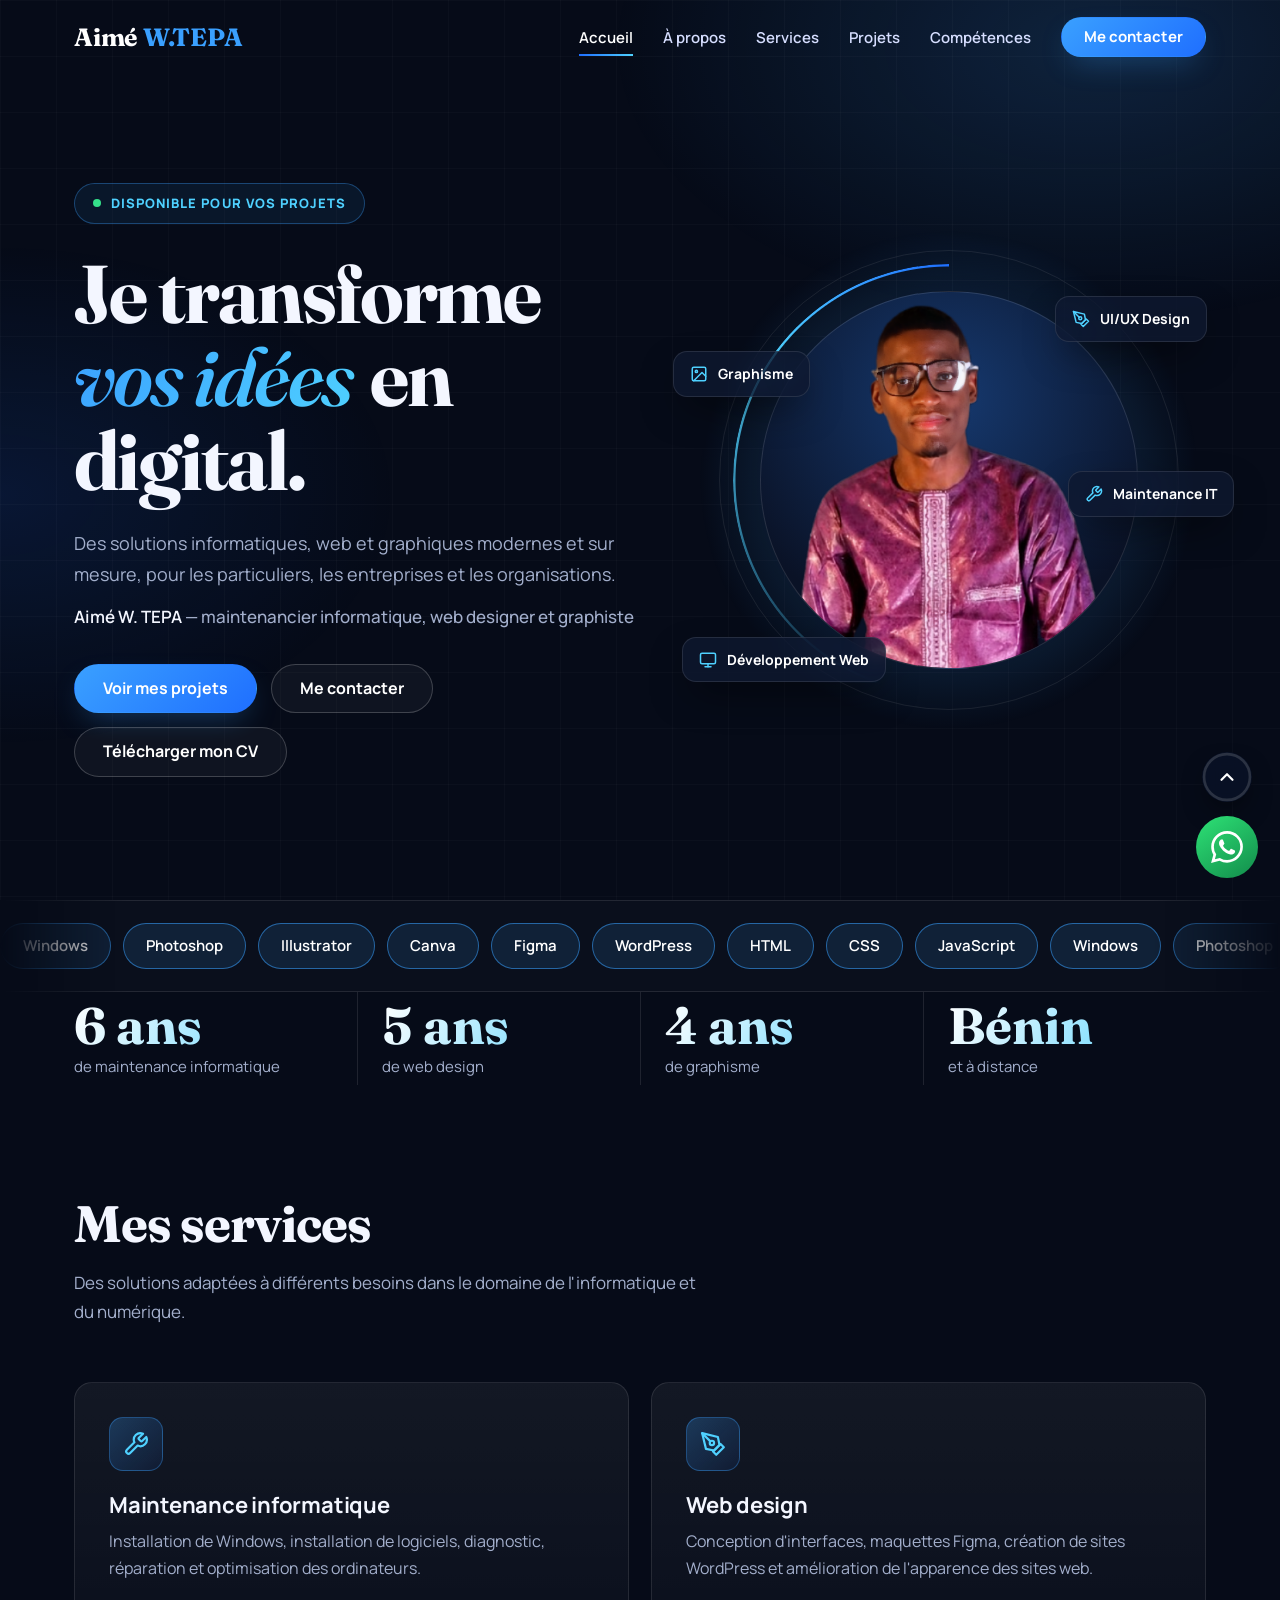
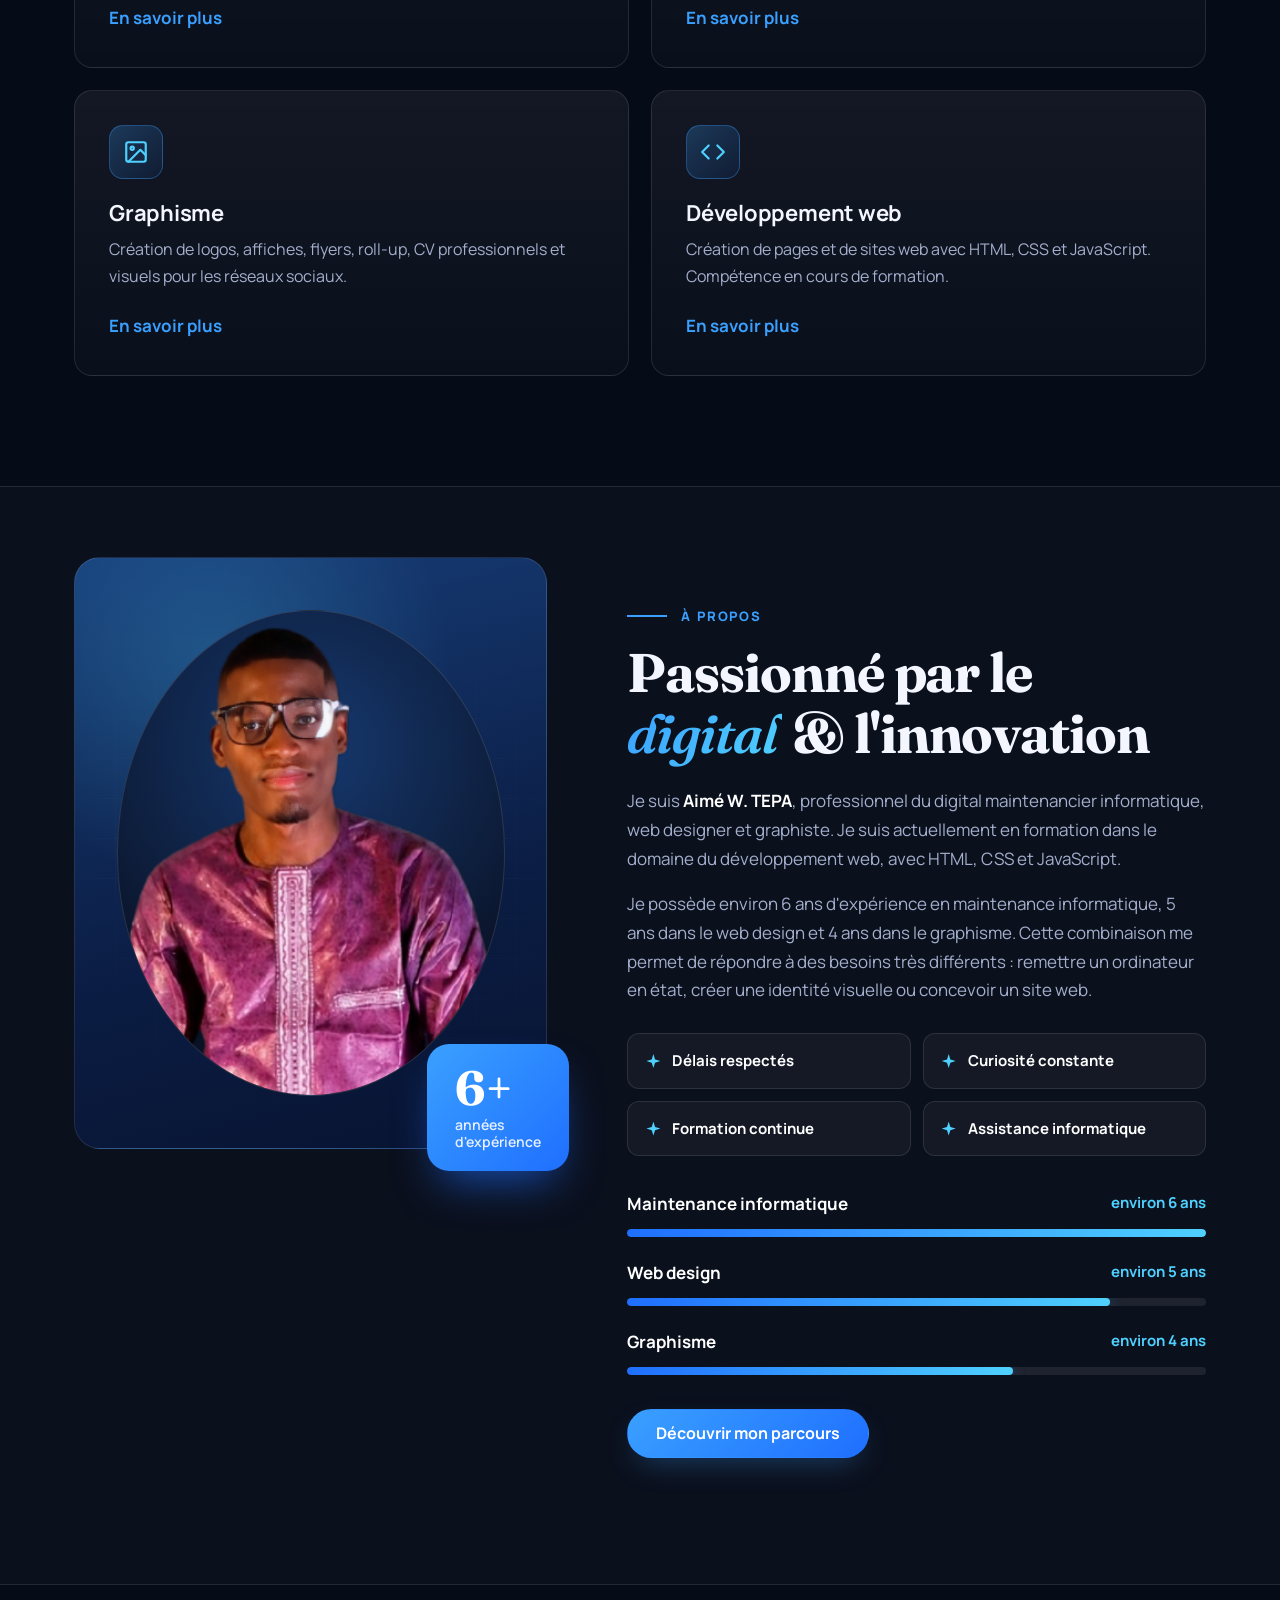
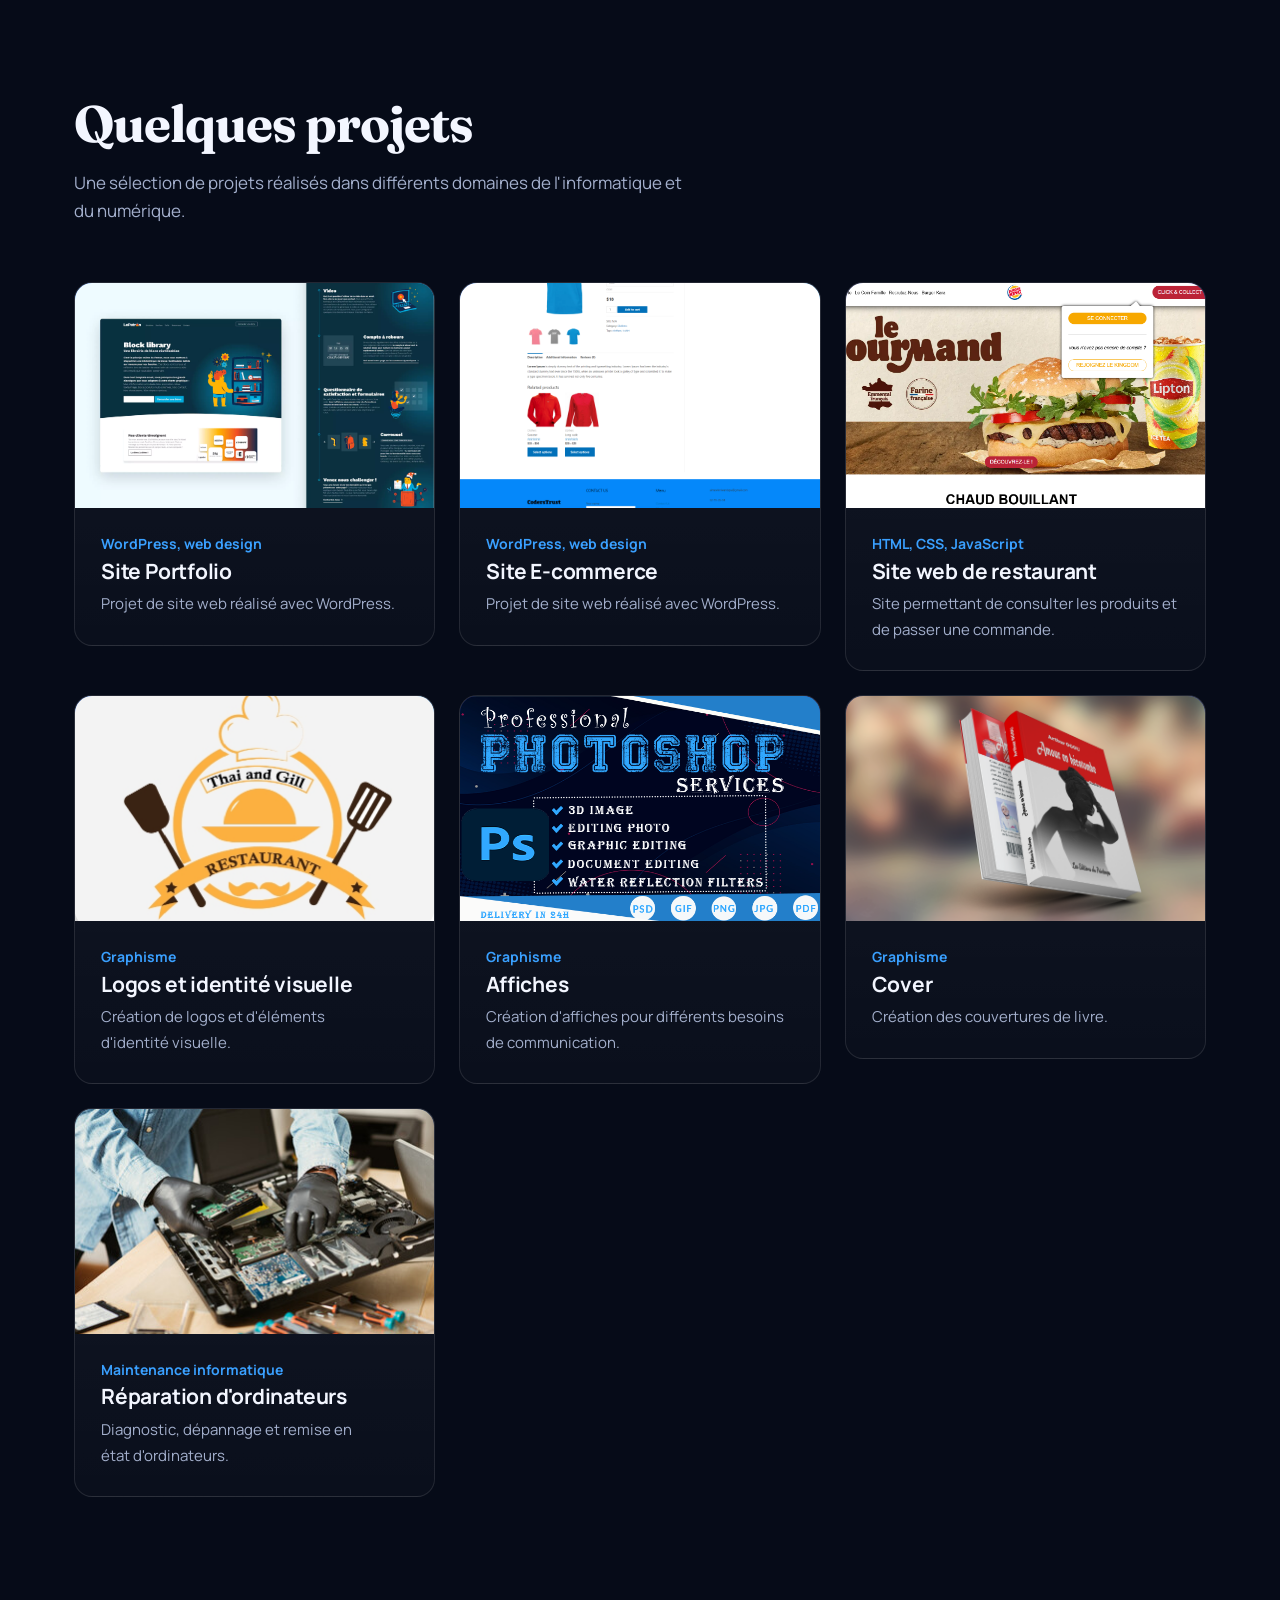
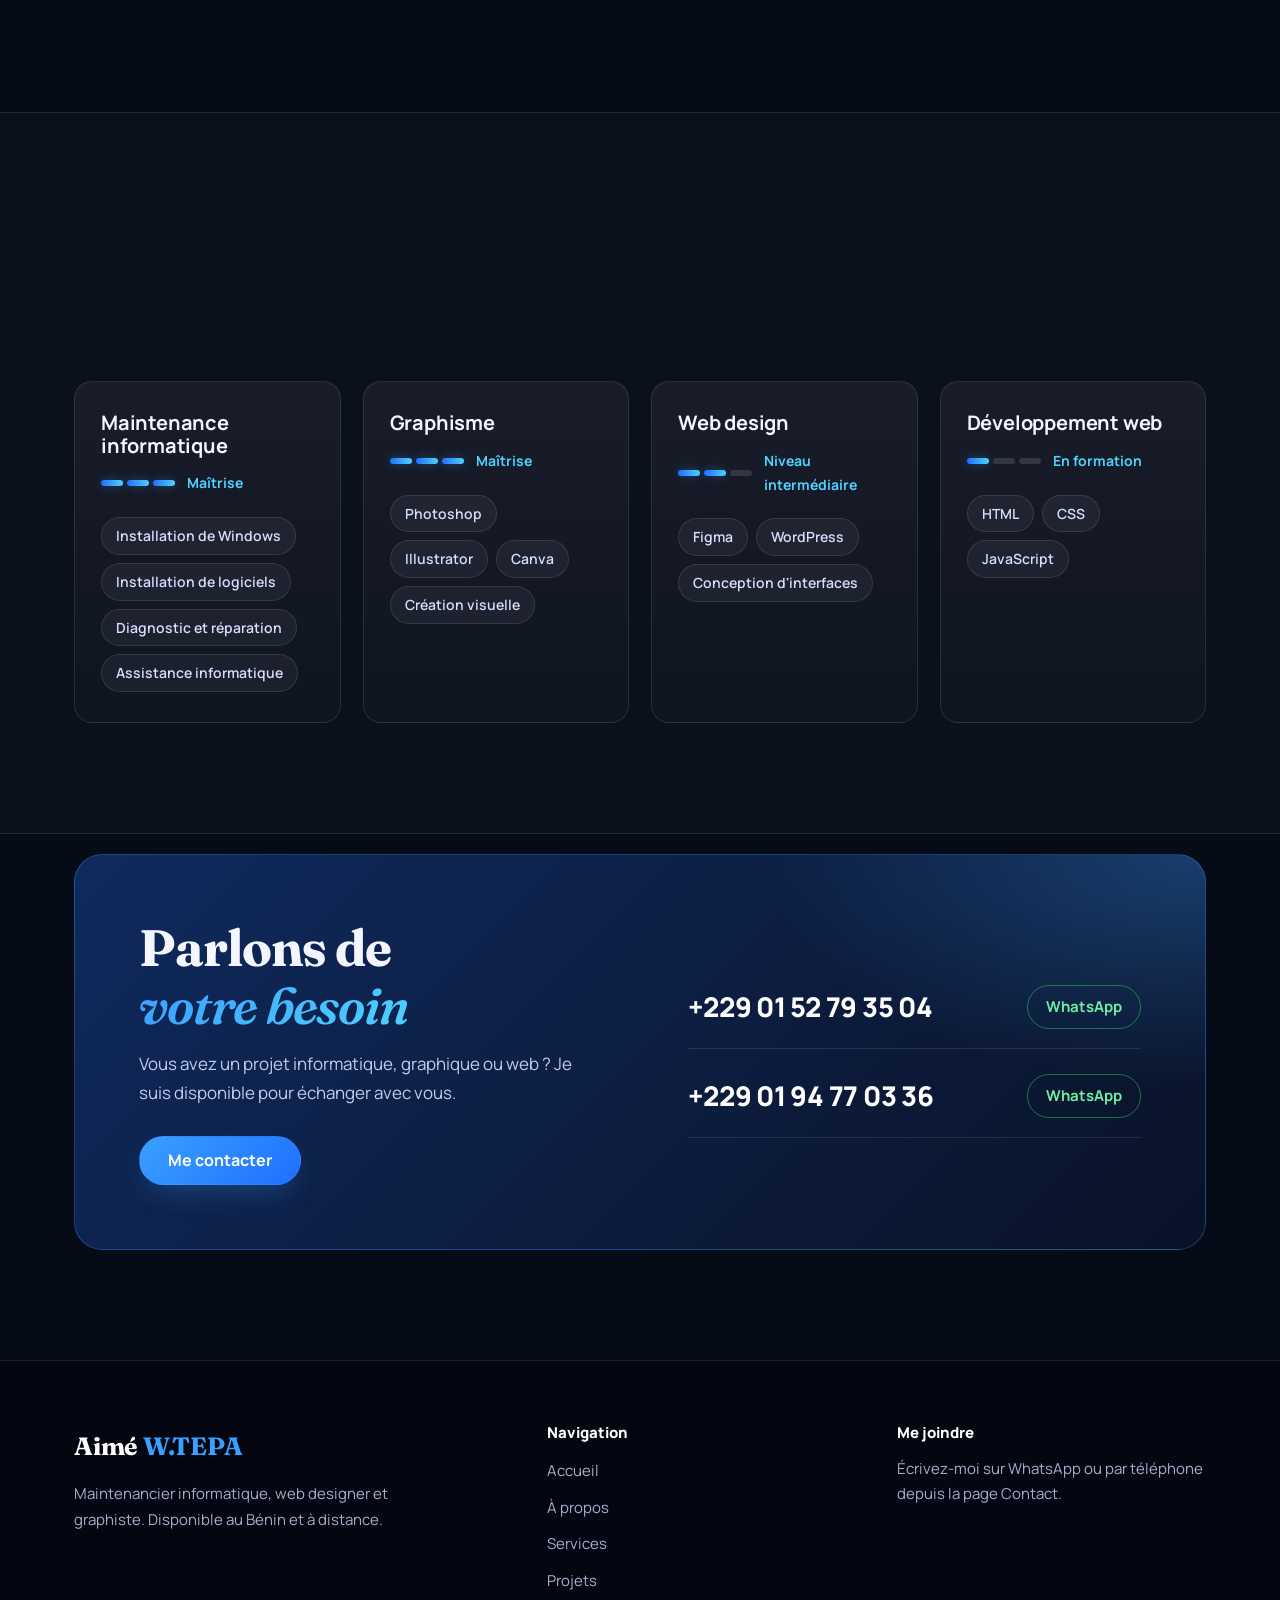
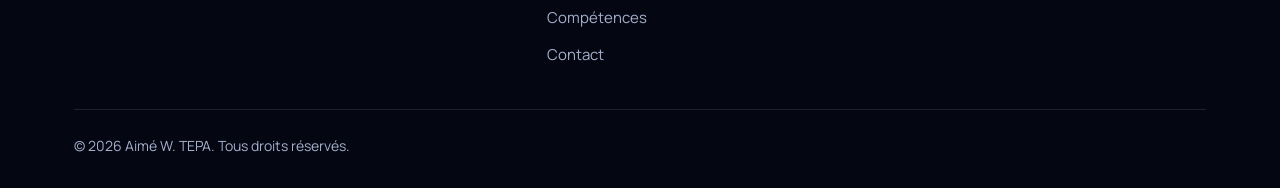
==== commit 2807a616: "mise ajout portfolio" ====
--- a/index.html
+++ b/index.html
@@ -200,7 +200,7 @@
                         alt="Portrait de Aimé W. TEPA" fetchpriority="high">
                 </div>
                     <div class="about-badge">
-                        <strong data-count="5" data-suffix="+">5+</strong>
+                        <strong data-count="6" data-suffix="+">6+</strong>
                         <span>années<br>d'expérience</span>
                     </div>
                 </div>
@@ -322,9 +322,10 @@
                                     <p>Création des couvertures de livre.</p>
                                 </div></article>
                         </li>
+                        
                        <li class="project" data-category="informatique">
                             <article class="card project-link" data-spot><div class="project-media tone-ink">
-                                    <img src="images/repation 1.jpg" alt="Réparation d'ordinateur" width="800" height="500" loading="lazy" onerror="this.remove()">
+                                    <img src="images/Reparation 1.jpg" alt="Réparation d'ordinateur" width="800" height="500" loading="lazy" onerror="this.remove()">
                                     <span class="project-type">Dépannage</span>
                                 </div>
                                 <div class="project-body">
